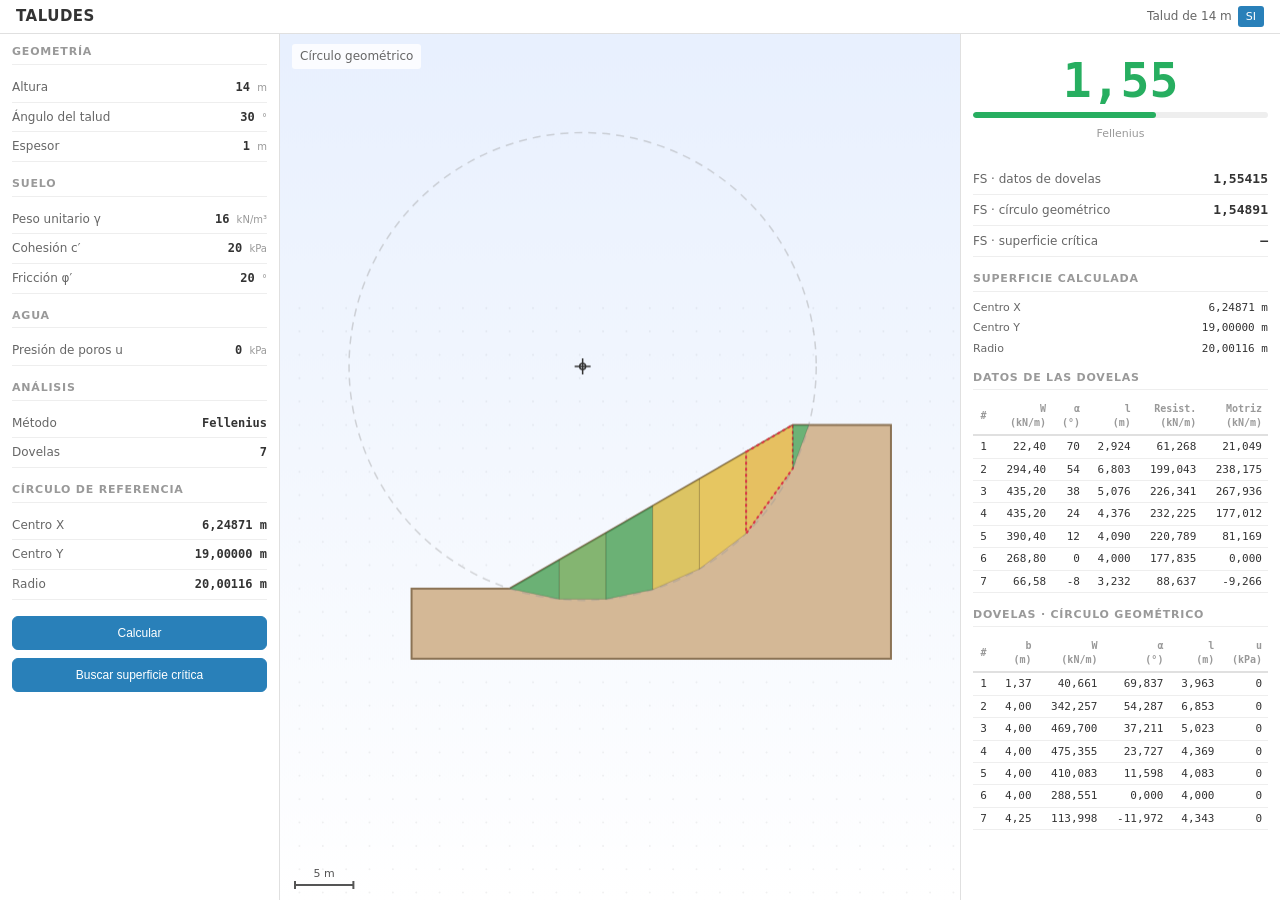
==== casos/talud-14m/index.html @ 8f3955e6 "Add fixed seven-slice slope case" ====
<!doctype html>
<html lang="es">
<head>
  <meta charset="utf-8">
  <meta name="viewport" content="width=device-width, initial-scale=1">
  <title>TALUDES · 14 m</title>
  <style>/* =============================================
   TALUDES — Styles
   ============================================= */

/* --- CSS Variables --- */
:root {
  --bg: #f5f5f5;
  --bg-panel: #ffffff;
  --bg-hover: #f0f0f0;
  --text: #333333;
  --text-secondary: #666666;
  --text-muted: #999999;
  --border: #e0e0e0;
  --border-light: #eee;
  --accent: #2980B9;
  --accent-hover: #2471a3;
  --green: #27AE60;
  --yellow: #F39C12;
  --red: #E74C3C;
  --shadow: 0 1px 3px rgba(0,0,0,0.08);
  --radius: 6px;
  --font: system-ui, -apple-system, 'Segoe UI', Roboto, sans-serif;
  --font-mono: 'SF Mono', 'Cascadia Code', 'Consolas', monospace;
}

[data-theme="dark"] {
  --bg: #121212;
  --bg-panel: #1e1e1e;
  --bg-hover: #2a2a2a;
  --text: #e0e0e0;
  --text-secondary: #aaaaaa;
  --text-muted: #777777;
  --border: #333333;
  --border-light: #2a2a2a;
  --shadow: 0 1px 3px rgba(0,0,0,0.3);
  color-scheme: dark;
}

/* --- Reset --- */
*, *::before, *::after { box-sizing: border-box; margin: 0; padding: 0; }

body {
  font-family: var(--font);
  background: var(--bg);
  color: var(--text);
  font-size: 13px;
  line-height: 1.4;
  overflow-x: hidden;
  height: 100vh;
}

/* --- Main Layout --- */
.app-layout {
  display: grid;
  grid-template-rows: auto 1fr auto;
  height: 100vh;
}

.app-header {
  display: flex;
  align-items: center;
  justify-content: space-between;
  padding: 6px 16px;
  background: var(--bg-panel);
  border-bottom: 1px solid var(--border);
  z-index: 10;
}

.app-header h1 {
  font-size: 15px;
  font-weight: 700;
  letter-spacing: 0.5px;
}

.header-actions {
  display: flex;
  gap: 6px;
  align-items: center;
}

.app-main {
  display: grid;
  grid-template-columns: 280px 1fr 320px;
  gap: 0;
  overflow: hidden;
}

.app-footer {
  padding: 6px 16px;
  background: var(--bg-panel);
  border-top: 1px solid var(--border);
  font-size: 12px;
  color: var(--text-muted);
  min-height: 32px;
  display: flex;
  align-items: center;
}

/* --- Panels --- */
.panel {
  background: var(--bg-panel);
  overflow-y: auto;
  padding: 10px 12px;
  border-right: 1px solid var(--border);
}

.panel:last-child { border-right: none; border-left: 1px solid var(--border); }

.panel-section {
  margin-bottom: 14px;
}

.panel-section h3 {
  font-size: 11px;
  text-transform: uppercase;
  letter-spacing: 0.8px;
  color: var(--text-muted);
  margin-bottom: 8px;
  padding-bottom: 4px;
  border-bottom: 1px solid var(--border-light);
}

/* --- Canvas --- */
.canvas-wrapper {
  position: relative;
  overflow: hidden;
  background: var(--bg);
}

#canvas-container {
  width: 100%;
  height: 100%;
}

#main-canvas {
  display: block;
  cursor: crosshair;
}

/* --- Scenario Context Overlay --- */
#scenario-context {
  position: absolute;
  top: 10px;
  left: 50%;
  transform: translateX(-50%);
  z-index: 5;
  max-width: 400px;
  display: none;
  opacity: 0;
  transition: opacity 0.3s;
}
#scenario-context.show { opacity: 1; }

.context-content {
  background: var(--bg-panel);
  border: 1px solid var(--border);
  border-radius: var(--radius);
  padding: 12px 16px;
  box-shadow: var(--shadow);
  position: relative;
  font-size: 12px;
}

.context-content strong { display: block; margin-bottom: 4px; font-size: 13px; }
.context-content p { margin: 4px 0; }
.context-question { color: var(--accent); }
.context-close {
  position: absolute;
  top: 6px;
  right: 8px;
  background: none;
  border: none;
  font-size: 18px;
  cursor: pointer;
  color: var(--text-muted);
  line-height: 1;
}

/* --- Parameter Inputs --- */
.param-row {
  margin-bottom: 8px;
}

.param-label {
  display: flex;
  justify-content: space-between;
  align-items: baseline;
  margin-bottom: 2px;
  font-size: 12px;
}

.param-label span:first-child { color: var(--text-secondary); }
.param-unit { color: var(--text-muted); font-size: 11px; }

.param-controls {
  display: flex;
  gap: 6px;
  align-items: center;
}

.param-controls input[type="range"] {
  flex: 1;
  height: 4px;
  -webkit-appearance: none;
  appearance: none;
  background: var(--border);
  border-radius: 2px;
  outline: none;
}

.param-controls input[type="range"]::-webkit-slider-thumb {
  -webkit-appearance: none;
  width: 14px;
  height: 14px;
  border-radius: 50%;
  background: var(--accent);
  cursor: pointer;
  border: 2px solid white;
  box-shadow: 0 1px 3px rgba(0,0,0,0.2);
}

.param-controls input[type="number"] {
  width: 60px;
  padding: 2px 4px;
  border: 1px solid var(--border);
  border-radius: 3px;
  font-size: 12px;
  font-family: var(--font-mono);
  text-align: right;
  background: var(--bg-panel);
  color: var(--text);
}

.param-controls input[type="number"]:focus {
  outline: none;
  border-color: var(--accent);
}

.param-row.disabled { opacity: 0.4; pointer-events: none; }

/* --- Toggle Buttons --- */
.toggle-group {
  display: flex;
  border: 1px solid var(--border);
  border-radius: var(--radius);
  overflow: hidden;
  margin-bottom: 8px;
}

.toggle-group button {
  flex: 1;
  padding: 5px 8px;
  border: none;
  background: var(--bg);
  color: var(--text-secondary);
  font-size: 11px;
  cursor: pointer;
  transition: all 0.2s;
}

.toggle-group button.active {
  background: var(--accent);
  color: white;
}

.toggle-group button:hover:not(.active) {
  background: var(--bg-hover);
}

/* --- Buttons --- */
.btn {
  padding: 6px 12px;
  border: 1px solid var(--border);
  border-radius: var(--radius);
  background: var(--bg-panel);
  color: var(--text);
  font-size: 12px;
  cursor: pointer;
  transition: all 0.15s;
}

.btn:hover { background: var(--bg-hover); }
.btn:active { transform: scale(0.97); }
.btn:disabled { opacity: 0.5; cursor: not-allowed; }

.btn-primary {
  background: var(--accent);
  color: white;
  border-color: var(--accent);
}
.btn-primary:hover { background: var(--accent-hover); }

.btn-sm { padding: 3px 8px; font-size: 11px; }

.btn.active {
  background: var(--accent);
  color: white;
  border-color: var(--accent);
}

/* --- FS Display --- */
.fs-display {
  text-align: center;
  padding: 12px 0;
  margin-bottom: 10px;
}

#fs-value {
  font-size: 48px;
  font-weight: 700;
  font-family: var(--font-mono);
  line-height: 1;
  transition: color 0.3s;
}

.fs-bar {
  height: 6px;
  background: var(--border-light);
  border-radius: 3px;
  margin: 8px 0;
  overflow: hidden;
}

#fs-bar-fill {
  height: 100%;
  border-radius: 3px;
  transition: width 0.3s, background-color 0.3s;
}

.fs-status {
  font-size: 13px;
  font-weight: 600;
  letter-spacing: 1px;
}
.fs-status.stable { color: var(--green); }
.fs-status.caution { color: var(--yellow); }
.fs-status.danger { color: var(--red); }

#fs-method {
  font-size: 11px;
  color: var(--text-muted);
  margin-top: 4px;
}

.fs-references {
  margin-top: 8px;
  padding: 6px 8px;
  background: var(--bg);
  border-radius: var(--radius);
  font-size: 11px;
  color: var(--text-secondary);
}
.fs-references div { margin: 2px 0; }

/* --- Warnings --- */
#calc-warning {
  display: none;
  padding: 6px 10px;
  background: #FFF3CD;
  border: 1px solid #FFEEBA;
  border-radius: var(--radius);
  color: #856404;
  font-size: 11px;
  margin-bottom: 8px;
}
[data-theme="dark"] #calc-warning { background: #3d3000; border-color: #5a4800; color: #FFD43B; }

#analytical-note {
  display: none;
  padding: 6px 10px;
  background: #D4EDDA;
  border: 1px solid #C3E6CB;
  border-radius: var(--radius);
  color: #155724;
  font-size: 11px;
  margin-bottom: 8px;
}
[data-theme="dark"] #analytical-note { background: #1a3a2a; border-color: #2a5a3a; color: #7dcea0; }

/* Dark mode: ensure all text elements use theme colors */
[data-theme="dark"] .panel,
[data-theme="dark"] .panel label,
[data-theme="dark"] .panel span,
[data-theme="dark"] .panel p,
[data-theme="dark"] .panel h3,
[data-theme="dark"] .panel button:not(.active):not(.btn-primary),
[data-theme="dark"] .scenario-name,
[data-theme="dark"] .scenario-sub,
[data-theme="dark"] .guide-item summary,
[data-theme="dark"] .context-content,
[data-theme="dark"] .context-content strong,
[data-theme="dark"] .comp-explanation {
  color: var(--text);
}
[data-theme="dark"] .param-label span:first-child,
[data-theme="dark"] .guide-item p,
[data-theme="dark"] .guide-item ul,
[data-theme="dark"] .scenario-sub {
  color: var(--text-secondary);
}
[data-theme="dark"] .param-unit,
[data-theme="dark"] .panel-section h3 {
  color: var(--text-muted);
}
[data-theme="dark"] .slices-table td {
  color: var(--text);
}
[data-theme="dark"] .fs-references {
  background: var(--bg);
  color: var(--text-secondary);
}

/* --- Search Progress --- */
#search-progress {
  display: none;
  padding: 6px 10px;
  background: var(--bg);
  border-radius: var(--radius);
  font-size: 11px;
  color: var(--text-secondary);
  margin-bottom: 8px;
  font-family: var(--font-mono);
}

/* --- Slices Table --- */
.table-container {
  max-height: 250px;
  overflow-y: auto;
  margin-bottom: 10px;
}

.slices-table {
  width: 100%;
  border-collapse: collapse;
  font-size: 11px;
  font-family: var(--font-mono);
}

.slices-table th {
  position: sticky;
  top: 0;
  background: var(--bg-panel);
  padding: 4px 6px;
  text-align: right;
  font-weight: 600;
  border-bottom: 2px solid var(--border);
  font-size: 10px;
  color: var(--text-muted);
}

.slices-table th:first-child { text-align: center; }

.slices-table td {
  padding: 3px 6px;
  text-align: right;
  border-bottom: 1px solid var(--border-light);
}

.slices-table td:first-child { text-align: center; }

.slices-table tr.slice-good { background: rgba(91,155,213,0.08); }
.slices-table tr.slice-bad { background: rgba(231,76,60,0.08); }
.slices-table tr.highlighted {
  background: rgba(41,128,185,0.15) !important;
  outline: 1px solid var(--accent);
}

.slices-table tr:hover { background: var(--bg-hover); cursor: pointer; }

/* --- Comparison Panel --- */
#comparison-panel {
  display: none;
  padding: 10px;
  background: var(--bg);
  border-radius: var(--radius);
  margin-bottom: 10px;
}

.comparison-header {
  display: flex;
  align-items: center;
  justify-content: center;
  gap: 15px;
  margin-bottom: 8px;
}

.comp-method { text-align: center; }
.comp-label { font-size: 10px; font-weight: 600; color: var(--text-muted); letter-spacing: 1px; }
.comp-fs { font-size: 28px; font-weight: 700; font-family: var(--font-mono); }
.comp-vs { color: var(--text-muted); font-size: 12px; }
.comp-diff { text-align: center; font-size: 12px; font-weight: 600; margin-bottom: 6px; }
.comp-explanation { font-size: 11px; color: var(--text-secondary); line-height: 1.4; }

/* --- Scenarios --- */
#scenarios-list {
  display: grid;
  grid-template-columns: 1fr 1fr;
  gap: 4px;
}

.scenario-card {
  display: flex;
  flex-direction: column;
  padding: 6px 8px;
  border: 1px solid var(--border);
  border-radius: var(--radius);
  background: var(--bg);
  cursor: pointer;
  text-align: left;
  transition: all 0.15s;
  font-family: var(--font);
}

.scenario-card:hover { background: var(--bg-hover); border-color: var(--accent); }
.scenario-card.selected { border-color: var(--accent); background: rgba(41,128,185,0.1); }

.scenario-name { font-size: 11px; font-weight: 600; }
.scenario-sub { font-size: 10px; color: var(--text-muted); margin-top: 2px; line-height: 1.2; }

/* --- Sensitivity --- */
#sensitivity-panel {
  display: none;
  padding: 10px;
  background: var(--bg-panel);
  border: 1px solid var(--border);
  border-radius: var(--radius);
  margin-bottom: 10px;
}

.sensitivity-header {
  display: flex;
  justify-content: space-between;
  align-items: center;
  margin-bottom: 8px;
  font-size: 12px;
}

.btn-close-sensitivity {
  border: none;
  background: none;
  color: var(--text-muted);
  cursor: pointer;
  font-size: 11px;
}
.btn-close-sensitivity:hover { color: var(--text); }

.sensitivity-insight {
  font-size: 12px;
  color: var(--accent);
  margin-top: 6px;
  font-style: italic;
}

.sensitivity-buttons {
  display: flex;
  flex-wrap: wrap;
  gap: 4px;
  margin-bottom: 8px;
}

/* --- Tooltip --- */
.slice-tooltip {
  position: fixed;
  display: none;
  background: var(--bg-panel);
  border: 1px solid var(--border);
  border-radius: var(--radius);
  padding: 10px 12px;
  box-shadow: 0 4px 12px rgba(0,0,0,0.15);
  font-size: 12px;
  line-height: 1.5;
  max-width: 280px;
  z-index: 100;
  pointer-events: none;
}

.contrib-good { color: var(--accent); font-weight: 600; }
.contrib-neutral { color: var(--yellow); font-weight: 600; }
.contrib-bad { color: var(--red); font-weight: 600; }
.warning-text { color: var(--yellow); font-size: 11px; }

/* --- Guide Panel --- */
#guide-panel {
  position: fixed;
  right: -350px;
  top: 0;
  width: 340px;
  height: 100vh;
  background: var(--bg-panel);
  border-left: 1px solid var(--border);
  box-shadow: -4px 0 12px rgba(0,0,0,0.1);
  padding: 16px;
  overflow-y: auto;
  transition: right 0.3s;
  z-index: 50;
}

#guide-panel.show { right: 0; }

.guide-header {
  display: flex;
  justify-content: space-between;
  align-items: center;
  font-weight: 700;
  font-size: 15px;
  margin-bottom: 12px;
  padding-bottom: 8px;
  border-bottom: 1px solid var(--border);
}
.guide-close {
  background: none;
  border: none;
  font-size: 22px;
  cursor: pointer;
  color: var(--text-secondary);
  padding: 0 4px;
  line-height: 1;
}
.guide-close:hover { color: var(--red); }

.guide-item { margin-bottom: 10px; }
.guide-item summary {
  font-weight: 600;
  font-size: 13px;
  cursor: pointer;
  padding: 6px 0;
}
.guide-item p, .guide-item ul {
  font-size: 12px;
  color: var(--text-secondary);
  line-height: 1.5;
  padding: 4px 0 4px 8px;
}
.guide-item kbd {
  background: var(--bg);
  border: 1px solid var(--border);
  border-radius: 3px;
  padding: 1px 5px;
  font-size: 11px;
  font-family: var(--font-mono);
}

/* --- Monte Carlo / Risk Analysis --- */
.mc-loading {
  font-size: 11px;
  color: var(--text-muted);
  padding: 8px 0;
  text-align: center;
}

.mc-top-stats {
  display: flex;
  justify-content: space-between;
  gap: 6px;
  margin-bottom: 8px;
}

.mc-top-stat {
  flex: 1;
  text-align: center;
  padding: 6px 4px;
  background: var(--bg);
  border-radius: 4px;
}

.mc-big-number {
  display: block;
  font-size: 20px;
  font-weight: 700;
  font-family: var(--font-mono);
  line-height: 1.2;
}

.mc-big-label {
  display: block;
  font-size: 9px;
  color: var(--text-muted);
  text-transform: uppercase;
  font-weight: 600;
  letter-spacing: 0.5px;
}

.mc-risk-badge {
  text-align: center;
  font-size: 11px;
  font-weight: 600;
  padding: 4px 10px;
  border-radius: 10px;
  margin-bottom: 8px;
}

#mc-canvas {
  width: 100%;
  height: 220px;
  display: block;
  border-radius: 4px;
  margin-bottom: 6px;
}

.mc-details {
  font-size: 11px;
  margin-top: 4px;
}

.mc-details summary {
  cursor: pointer;
  color: var(--text-secondary);
  font-size: 11px;
  padding: 2px 0;
}

.mc-stats-detail {
  padding: 4px 0;
}

.mc-detail-row {
  display: flex;
  justify-content: space-between;
  padding: 2px 0;
  border-bottom: 1px solid var(--border-light);
  color: var(--text-secondary);
}

.mc-detail-row span:last-child {
  font-family: var(--font-mono);
  color: var(--text);
}

/* Config section */
.mc-config-section {
  margin-top: 8px;
  font-size: 11px;
}

.mc-config-section summary {
  cursor: pointer;
  color: var(--text-secondary);
  font-size: 11px;
  padding: 2px 0;
}

.mc-config-grid {
  padding: 6px 0;
}

.mc-config-header {
  display: grid;
  grid-template-columns: 1fr 1fr 60px;
  gap: 4px;
  font-size: 9px;
  color: var(--text-muted);
  font-weight: 600;
  text-transform: uppercase;
  padding-bottom: 3px;
  border-bottom: 1px solid var(--border-light);
}

.mc-config-row {
  display: grid;
  grid-template-columns: 1fr 1fr 60px;
  gap: 4px;
  align-items: center;
  padding: 2px 0;
  font-size: 11px;
  color: var(--text);
}

.mc-param-val {
  color: var(--text-secondary);
  font-family: var(--font-mono);
  font-size: 10px;
}

.mc-sigma-input {
  width: 55px;
  padding: 2px 4px;
  font-size: 10px;
  font-family: var(--font-mono);
  border: 1px solid var(--border);
  border-radius: 3px;
  background: var(--bg);
  color: var(--text);
  text-align: center;
}

.mc-samples-config {
  margin-top: 4px;
  padding-top: 4px;
  border-top: 1px solid var(--border-light);
}

.mc-apply-btn {
  width: 100%;
  margin-top: 6px;
}

/* --- Saved Analyses --- */
.saved-item {
  display: flex;
  justify-content: space-between;
  align-items: center;
  padding: 4px 0;
  border-bottom: 1px solid var(--border-light);
}
.saved-load {
  background: none;
  border: none;
  color: var(--accent);
  cursor: pointer;
  font-size: 12px;
  text-align: left;
  flex: 1;
  padding: 2px 0;
}
.saved-load:hover { text-decoration: underline; }
.saved-delete {
  background: none;
  border: none;
  color: var(--text-muted);
  cursor: pointer;
  font-size: 16px;
  padding: 0 4px;
}
.saved-delete:hover { color: var(--red); }
.saved-empty { color: var(--text-muted); font-size: 11px; font-style: italic; }

/* --- Onboarding Bar --- */
#onboarding-bar {
  display: none;
  text-align: center;
  color: var(--accent);
  font-size: 12px;
}

/* --- Actions --- */
.actions-group {
  display: flex;
  flex-wrap: wrap;
  gap: 4px;
  margin-bottom: 8px;
}

/* --- Canvas sizing --- */
.canvas-wrapper { min-height: 400px; }

/* --- Responsive --- */
@media (max-width: 1200px) {
  .app-main {
    grid-template-columns: 1fr 1fr;
    grid-template-rows: minmax(300px, 1fr) auto;
  }
  .canvas-wrapper {
    grid-column: 1 / -1;
    min-height: 300px;
  }
  .panel { border-right: none; border-bottom: 1px solid var(--border); }
  .panel:last-child { border-left: none; border-bottom: none; }
}

@media (max-width: 768px) {
  .app-main {
    grid-template-columns: 1fr;
    grid-template-rows: minmax(250px, 40vh) auto auto;
  }
  .canvas-wrapper { min-height: 250px; }
  #scenarios-list { grid-template-columns: 1fr; }
  #fs-value { font-size: 36px; }
}

/* --- Print --- */
@media print {
  .app-header, .app-footer, .panel:first-child { display: none; }
  .app-main { grid-template-columns: 1fr; }
}
</style>
  <style>.app-layout{grid-template-rows:auto 1fr}
.case-title{color:var(--text-secondary);font-size:12px}
.case-units{background:var(--accent);color:#fff;border-radius:3px;padding:3px 8px;font-size:11px}
.case-param{display:flex;justify-content:space-between;align-items:baseline;gap:8px;padding:6px 0;border-bottom:1px solid var(--border-light);font-size:12px}
.case-param>span{color:var(--text-secondary)}
.case-param output{font-family:var(--font-mono);font-weight:600;white-space:nowrap}
.case-param output small{font-family:var(--font);font-weight:400;font-size:10px;color:var(--text-muted)}
.case-actions{display:grid;gap:8px;margin-top:16px}
.case-actions .btn{width:100%;min-height:34px}
.case-actions .btn:disabled{opacity:.6;cursor:wait}
#progress{font-size:11px;color:var(--text-muted);font-family:var(--font-mono)}
#error{font-size:12px;color:var(--red);padding:8px;border:1px solid var(--red);border-radius:var(--radius)}
.case-figure-title{position:absolute;left:12px;top:10px;z-index:1;font-size:12px;font-weight:500;color:var(--text-secondary);background:rgba(255,255,255,.82);padding:4px 8px;border-radius:3px}
#main-canvas{cursor:default}
.case-table-wrap{overflow-x:auto}
.case-circle-output>div{display:flex;align-items:baseline;justify-content:space-between;gap:8px;font-size:11px;margin:5px 0}
.case-circle-output dt{color:var(--text-secondary)}
.case-circle-output dd{font-family:var(--font-mono)}
.case-results output{color:var(--text);font-size:13px}
.slices-table tr:hover{cursor:default}
[hidden]{display:none!important}
@media(max-width:768px){.panel-left{padding:10px 12px}.case-figure-title{left:8px;top:6px}.case-actions{grid-template-columns:1fr 1fr}.case-actions #progress{grid-column:1/-1}}

</style>
</head>
<body>
<div class="app-layout">
  <header class="app-header">
    <h1>TALUDES</h1>
    <div class="header-actions"><span class="case-title">Talud de 14 m</span><span class="case-units">SI</span></div>
  </header>
  <main class="app-main">
    <aside class="panel panel-left" id="panel-params">
      <section class="panel-section">
        <h3>Geometría</h3>
        <div class="case-param"><span>Altura</span><output>14 <small>m</small></output></div>
        <div class="case-param"><span>Ángulo del talud</span><output>30 <small>°</small></output></div>
        <div class="case-param"><span>Espesor</span><output>1 <small>m</small></output></div>
      </section>
      <section class="panel-section">
        <h3>Suelo</h3>
        <div class="case-param"><span>Peso unitario γ</span><output>16 <small>kN/m³</small></output></div>
        <div class="case-param"><span>Cohesión c′</span><output>20 <small>kPa</small></output></div>
        <div class="case-param"><span>Fricción φ′</span><output>20 <small>°</small></output></div>
      </section>
      <section class="panel-section">
        <h3>Agua</h3>
        <div class="case-param"><span>Presión de poros u</span><output>0 <small>kPa</small></output></div>
      </section>
      <section class="panel-section">
        <h3>Análisis</h3>
        <div class="case-param"><span>Método</span><output>Fellenius</output></div>
        <div class="case-param"><span>Dovelas</span><output>7</output></div>
      </section>
      <section class="panel-section">
        <h3>Círculo de referencia</h3>
        <div class="case-param"><span>Centro X</span><output id="reference-x"></output></div>
        <div class="case-param"><span>Centro Y</span><output id="reference-y"></output></div>
        <div class="case-param"><span>Radio</span><output id="reference-radius"></output></div>
      </section>
      <section class="panel-section case-actions">
        <button id="calculate" class="btn btn-primary" type="button">Calcular</button>
        <button id="search" class="btn btn-primary" type="button">Buscar superficie crítica</button>
        <output id="progress" aria-live="polite"></output>
      </section>
      <p id="error" role="alert" hidden></p>
    </aside>
    <section class="canvas-wrapper">
      <h2 id="figure-heading" class="case-figure-title">Círculo geométrico</h2>
      <div id="canvas-container"><canvas id="main-canvas"></canvas></div>
    </section>
    <aside class="panel panel-right" id="panel-results">
      <section class="fs-display">
        <div id="fs-value">—</div>
        <div class="fs-bar"><div id="fs-bar-fill"></div></div>
        <div id="fs-method">Fellenius</div>
      </section>
      <section class="panel-section case-results" aria-label="Factores de seguridad">
        <div class="case-param"><span>FS · datos de dovelas</span><output id="fs-tabulated">—</output></div>
        <div class="case-param"><span>FS · círculo geométrico</span><output id="fs-geometry">—</output></div>
        <div class="case-param"><span>FS · superficie crítica</span><output id="fs-critical">—</output></div>
      </section>
      <section class="panel-section" id="circle-result-section" hidden>
        <h3>Superficie calculada</h3>
        <dl class="case-circle-output" id="circle-output"></dl>
      </section>
      <section class="panel-section">
        <h3>Datos de las dovelas</h3>
        <div class="case-table-wrap"><table class="slices-table">
          <thead><tr><th>#</th><th>W<br>(kN/m)</th><th>α<br>(°)</th><th>l<br>(m)</th><th>Resist.<br>(kN/m)</th><th>Motriz<br>(kN/m)</th></tr></thead>
          <tbody id="tabulated-slices"></tbody>
        </table></div>
      </section>
      <section class="panel-section" id="geometric-section" hidden>
        <h3 id="geometric-heading">Dovelas · círculo geométrico</h3>
        <div class="case-table-wrap"><table class="slices-table">
          <thead><tr><th>#</th><th>b<br>(m)</th><th>W<br>(kN/m)</th><th>α<br>(°)</th><th>l<br>(m)</th><th>u<br>(kPa)</th></tr></thead>
          <tbody id="geometric-slices"></tbody>
        </table></div>
      </section>
    </aside>
  </main>
</div>
<script>
/* =============================================
   TALUDES — Constants, Defaults, Scenarios
   ============================================= */
(function (global) {
  'use strict';

  var T = global.Taludes = global.Taludes || {};

  // Physics
  T.GAMMA_WATER = 9.81; // kN/m³

  // Defaults (Caso de Validación — Escenario Bonus)
  T.DEFAULTS = {
    height: 10,
    slopeAngle: 45,
    gamma: 18,
    cohesion: 10,
    friction: 30,
    waterTable: 3,
    numSlices: 15,
    method: 'bishop',
    circleX: null,   // auto-calculate
    circleY: null,
    circleR: null,
    drainedMode: true, // true = drained (effective stress), false = undrained (total stress)
    units: 'si'
  };

  // Parameter ranges
  T.RANGES = {
    height:     { min: 2,   max: 50,  step: 0.5, unit: 'm' },
    slopeAngle: { min: 10,  max: 85,  step: 1,   unit: '°' },
    gamma:      { min: 14,  max: 24,  step: 0.1,  unit: 'kN/m³' },
    cohesion:   { min: 0,   max: 100, step: 0.5, unit: 'kPa' },
    friction:   { min: 0,   max: 45,  step: 0.5, unit: '°' },
    waterTable: { min: 0,   max: 50,  step: 0.1, unit: 'm' },
    numSlices:  { min: 5,   max: 50,  step: 1,   unit: '' },
    circleX:    { min: -50, max: 50,  step: 0.1, unit: 'm' },
    circleY:    { min: 0,   max: 80,  step: 0.1, unit: 'm' },
    circleR:    { min: 2,   max: 80,  step: 0.1, unit: 'm' }
  };

  // Labels for display
  T.LABELS = {
    height: 'Altura',
    slopeAngle: 'Ángulo del talud',
    gamma: 'Peso unitario γ',
    cohesion: 'Cohesión c',
    friction: 'Fricción φ',
    waterTable: 'Nivel freático',
    numSlices: 'Dovelas',
    circleX: 'Centro X',
    circleY: 'Centro Y',
    circleR: 'Radio R'
  };

  // FS thresholds
  T.FS_STABLE = 1.5;
  T.FS_CAUTION = 1.0;

  // Colors
  T.COLORS = {
    soil:           '#D4B896',
    soilBorder:     '#8B7355',
    soilDark:       '#3A3225',
    soilDarkBorder: '#5A4A35',
    water:          '#5B9BD5',
    waterFill:      'rgba(91,155,213,0.25)',
    waterLine:      'rgba(91,155,213,0.6)',
    skyTop:         '#E8F0FE',
    skyBottom:      '#FFFFFF',
    skyDarkTop:     '#1a1a2e',
    skyDarkBottom:  '#16213e',
    grid:           'rgba(0,0,0,0.06)',
    gridDark:       'rgba(255,255,255,0.08)',
    circleSafe:     'rgba(153,153,153,0.4)',
    circleCaution:  'rgba(230,126,34,0.7)',
    circleDanger:   '#DC3545',
    sliceGood:      '#27AE60',  // green - contributes to stability
    sliceNeutral:   '#F4D03F',  // yellow - neutral
    sliceBad:       '#E74C3C',  // red - destabilizing
    fsGreen:        '#27AE60',
    fsYellow:       '#F39C12',
    fsRed:          '#E74C3C',
    center:         '#333333'
  };

  // Scenarios from SCENARIOS.md
  T.SCENARIOS = {
    validation: {
      name: 'Caso de Validación',
      subtitle: 'Parámetros estándar para verificación.',
      params: { height: 10, slopeAngle: 45, gamma: 18, cohesion: 10, friction: 30, waterTable: 3, numSlices: 15 },
      lesson: 'Configuración estándar para comparación con valores de referencia.',
      question: 'Referencia: Fellenius ≈ 1.2-1.5, Bishop ≈ 1.3-1.6'
    },
    highway_cut: {
      name: 'Corte de Carretera',
      subtitle: 'Suelo granular, talud empinado, sin agua.',
      params: { height: 8, slopeAngle: 60, gamma: 19, cohesion: 5, friction: 35, waterTable: 0, numSlices: 12 },
      lesson: 'Estabilidad controlada por fricción y geometría del corte.',
      question: 'Sensible a variaciones de φ y β.'
    },
    soft_clay: {
      name: 'Terraplén sobre Arcilla',
      subtitle: 'Suelo cohesivo, nivel freático elevado.',
      params: { height: 6, slopeAngle: 30, gamma: 16, cohesion: 25, friction: 15, waterTable: 4, numSlices: 15 },
      lesson: 'La estabilidad depende del equilibrio entre cohesión y presión de poros.',
      question: 'Evaluar impacto del NF en el FS.'
    },
    urban_excavation: {
      name: 'Excavación Urbana',
      subtitle: 'Corte profundo, ángulo subvertical, presencia de agua.',
      params: { height: 12, slopeAngle: 75, gamma: 18, cohesion: 15, friction: 28, waterTable: 6, numSlices: 15 },
      lesson: 'Requiere suelo competente o contención. FS típicamente bajo.',
      question: 'Evaluar c necesaria para FS > 1.5 sin contención.'
    },
    tropical_hillside: {
      name: 'Ladera Tropical',
      subtitle: 'Ladera natural, suelo residual, NF variable.',
      params: { height: 20, slopeAngle: 25, gamma: 17, cohesion: 8, friction: 32, waterTable: 3, numSlices: 20 },
      lesson: 'Estabilidad condicionada por variación estacional del NF.',
      question: 'Variar NF para evaluar umbral de inestabilidad.'
    },
    failing_slope: {
      name: 'El Talud que Falla',
      subtitle: 'Parámetros desfavorables combinados.',
      params: { height: 15, slopeAngle: 70, gamma: 20, cohesion: 5, friction: 20, waterTable: 10, numSlices: 15 },
      lesson: 'Combinación de geometría agresiva, suelo débil y NF alto.',
      question: 'Evaluar qué intervención (geometría, suelo, drenaje) es más efectiva.'
    }
  };

  // FS reference context
  T.FS_REFERENCES = [
    { fs: 1.5, label: 'Margen alto', desc: 'Umbral orientativo' },
    { fs: 1.3, label: 'Margen reducido', desc: 'Umbral orientativo' },
    { fs: 1.0, label: 'Límite', desc: 'Equilibrio precario' }
  ];

  // Unit conversion factors (SI to Imperial)
  T.UNIT_FACTORS = {
    m_to_ft: 3.28084,
    kN_m3_to_pcf: 6.36587,
    kPa_to_psf: 20.8854
  };

  T.IMPERIAL_UNITS = {
    'm': 'ft',
    'kN/m³': 'pcf',
    'kPa': 'psf',
    '°': '°',
    '': ''
  };

  // Bishop convergence parameters
  T.BISHOP_MAX_ITER = 200;
  T.BISHOP_TOLERANCE = 0.001;
  T.BISHOP_RELAXATION = 0.5;
  T.MALPHA_MIN = 0.2;

  // Critical circle search parameters
  T.SEARCH_GRID = {
    xSteps: 15,
    ySteps: 12,
    rSteps: 10,
    xPadding: 0.3,  // fraction of height
    yMin: 1.1,      // multiplier on height for min Y of center
    yMax: 3.0,      // multiplier on height for max Y of center
    rMin: 0.8,      // multiplier on height for min radius
    rMax: 2.5       // multiplier on height for max radius
  };

  // Guide content
  T.GUIDE = {
    fs: {
      title: 'Factor de Seguridad (FS)',
      text: 'Relación entre resistencia disponible y resistencia movilizada para la superficie analizada. FS < 1 indica resistencia insuficiente en este modelo. Los umbrales mostrados son orientativos; el criterio de diseño depende del proyecto.'
    },
    fellenius: {
      title: 'Método de Fellenius',
      text: 'Método Ordinario de Dovelas. Desprecia las fuerzas entre dovelas y no requiere iteración. Compararlo con Bishop no constituye por sí solo una validación.'
    },
    bishop: {
      title: 'Método de Bishop Simplificado',
      text: 'Bishop (1955). Considera fuerzas normales entre dovelas. Más preciso que Fellenius, estándar en la práctica. Requiere iteración (convergencia típica en 5-15 ciclos).'
    },
    slices: {
      title: 'Dovelas',
      text: 'Divisiones verticales de la masa de suelo sobre la superficie de falla circular. Cada dovela tiene peso W, ángulo de base α, presión de poros u. El FS resulta del balance global.'
    },
    interpretation: {
      title: 'Interpretación de resultados',
      text: 'Cálculo preliminar para suelo homogéneo y superficie circular, con tratamiento simplificado del agua y de grietas de tracción. La búsqueda explora una grilla finita: no garantiza el mínimo global. Monte Carlo considera variables independientes y una superficie fija; su intervalo de confianza mide incertidumbre de muestreo, no incertidumbre del modelo físico.'
    },
    colors: {
      title: 'Colores en el diagrama',
      text: '<b>Dovelas:</b> verde = estabilizante, amarillo = neutral, rojo = desestabilizante. La peor dovela tiene borde rojo punteado.<br><b>Círculo de falla:</b> gris punteado = FS ≥ 1.5 (estable), naranja = FS 1.0-1.5 (precaución), rojo sólido = FS < 1.0 (peligro).<br><b>Agua:</b> zona azul semitransparente con línea punteada al nivel freático.'
    }
  };

  // Keyboard shortcuts
  T.SHORTCUTS = {
    'r': { action: 'reset', desc: 'Reiniciar a valores por defecto' },
    'c': { action: 'criticalSearch', desc: 'Buscar círculo crítico' },
    'f': { action: 'toggleMethod', desc: 'Alternar Fellenius/Bishop' },
    's': { action: 'toggleSensitivity', desc: 'Mostrar u ocultar el análisis de sensibilidad' },
    'm': { action: 'toggleComparison', desc: 'Mostrar u ocultar la comparación de métodos' },
    '1': { action: 'scenario:0', desc: 'Caso de Validación' },
    '2': { action: 'scenario:1', desc: 'Corte de Carretera' },
    '3': { action: 'scenario:2', desc: 'Terraplén sobre Arcilla' },
    '4': { action: 'scenario:3', desc: 'Excavación Urbana' },
    '5': { action: 'scenario:4', desc: 'Ladera Tropical' },
    '6': { action: 'scenario:5', desc: 'El Talud que Falla' }
  };

})(typeof window !== 'undefined' ? window : global);

</script>
<script>
/* =============================================
   TALUDES — Geometry: slopes, circles, slices
   ============================================= */
(function (global) {
  'use strict';

  var T = global.Taludes = global.Taludes || {};
  var Geo = T.Geometry = {};

  var DEG = Math.PI / 180;

  // --- Slope Profile ---
  // Origin at toe. X right, Y up.
  // Profile: flat base → slope face → flat crest
  Geo.slopeProfile = function (H, betaDeg) {
    var beta = betaDeg * DEG;
    var L = H / Math.tan(beta); // horizontal run of the slope face
    var ext = Math.max(H * 0.6, 5); // extension beyond toe/crest
    return {
      toe:   { x: 0, y: 0 },
      crest: { x: L, y: H },
      L: L,
      H: H,
      beta: beta,
      extLeft:  ext,
      extRight: ext,
      // Full profile points (left to right)
      points: [
        { x: -ext, y: 0 },
        { x: 0,    y: 0 },
        { x: L,    y: H },
        { x: L + ext, y: H }
      ]
    };
  };

  // Y of slope surface at given X
  Geo.surfaceY = function (profile, x) {
    if (x <= 0) return 0;
    if (x >= profile.L) return profile.H;
    return (x / profile.L) * profile.H; // linear interpolation on slope face
  };

  // --- Default Circle Position ---
  Geo.defaultCircle = function (H, betaDeg) {
    var beta = betaDeg * DEG;
    var L = H / Math.tan(beta);
    // Center above and slightly behind slope midpoint
    var cx = L * 0.35;
    var cy = H * 1.6;
    // Radius to encompass the slope
    var dx = L * 0.5 - cx;
    var dy = -cy;
    var r = Math.sqrt(dx * dx + dy * dy) * 1.15;
    // Ensure circle passes below the toe
    var rToToe = Math.sqrt(cx * cx + cy * cy);
    if (r < rToToe * 0.95) r = rToToe * 1.02;
    return { cx: cx, cy: cy, r: r };
  };

  // --- Circle-Slope Intersections ---
  // Find where the circle intersects the slope profile.
  // Returns { entry: {x,y}, exit: {x,y} } or null if no valid intersection.
  Geo.circleIntersections = function (profile, cx, cy, r) {
    var intersections = [];

    // 1) Intersection with base (y = 0, x <= 0)
    var baseInts = circleLineHorizontal(cx, cy, r, 0);
    for (var i = 0; i < baseInts.length; i++) {
      if (baseInts[i].x <= 0.001) intersections.push(baseInts[i]);
    }

    // 2) Intersection with slope face (from toe to crest)
    var slopeInts = circleLineSegment(cx, cy, r,
      0, 0, profile.L, profile.H);
    for (i = 0; i < slopeInts.length; i++) {
      intersections.push(slopeInts[i]);
    }

    // 3) Intersection with crest (y = H, x >= L)
    var crestInts = circleLineHorizontal(cx, cy, r, profile.H);
    for (i = 0; i < crestInts.length; i++) {
      if (crestInts[i].x >= profile.L - 0.001) intersections.push(crestInts[i]);
    }

    // Slices use the lower semicircle. An upper-arc intersection cannot close it.
    var eps = 1e-7 * Math.max(1, profile.H, r);
    intersections = intersections.filter(function (p) {
      var radicand = r * r - (p.x - cx) * (p.x - cx);
      return radicand >= -eps &&
        Math.abs(p.y - (cy - Math.sqrt(Math.max(0, radicand)))) <= eps;
    });
    if (intersections.length < 2) return null;

    // Sort by x
    intersections.sort(function (a, b) { return a.x - b.x; });
    intersections = intersections.filter(function (p, index, all) {
      return index === 0 || Math.abs(p.x - all[index - 1].x) > eps;
    });
    if (intersections.length < 2) return null;

    // Entry = leftmost on the lower arc, Exit = rightmost
    var entry = intersections[0];
    var exit = intersections[intersections.length - 1];

    // Validate: entry should be to the left of exit
    if (exit.x - entry.x < 0.5) return null;

    // Do not bridge separate soil regions or use an arc above the ground.
    var checks = [entry.x, exit.x, 0, profile.L, cx];
    for (var j = 1; j < 100; j++) checks.push(entry.x + (exit.x - entry.x) * j / 100);
    for (var k = 0; k < checks.length; k++) {
      var x = checks[k];
      if (x < entry.x || x > exit.x) continue;
      var arcY = cy - Math.sqrt(Math.max(0, r * r - (x - cx) * (x - cx)));
      if (arcY > Geo.surfaceY(profile, x) + eps) return null;
    }

    return { entry: entry, exit: exit };
  };

  // Circle intersection with horizontal line y = yLine
  function circleLineHorizontal(cx, cy, r, yLine) {
    var dy = yLine - cy;
    var disc = r * r - dy * dy;
    if (disc < 0) return [];
    var sq = Math.sqrt(disc);
    var results = [];
    results.push({ x: cx - sq, y: yLine });
    if (sq > 0.01) results.push({ x: cx + sq, y: yLine });
    return results;
  }

  // Circle intersection with line segment (x1,y1)→(x2,y2)
  function circleLineSegment(cx, cy, r, x1, y1, x2, y2) {
    var dx = x2 - x1;
    var dy = y2 - y1;
    var fx = x1 - cx;
    var fy = y1 - cy;
    var a = dx * dx + dy * dy;
    var b = 2 * (fx * dx + fy * dy);
    var c = fx * fx + fy * fy - r * r;
    var disc = b * b - 4 * a * c;
    if (disc < 0) return [];
    var sq = Math.sqrt(disc);
    var results = [];
    var t1 = (-b - sq) / (2 * a);
    var t2 = (-b + sq) / (2 * a);
    if (t1 >= -0.001 && t1 <= 1.001) {
      t1 = Math.max(0, Math.min(1, t1));
      results.push({ x: x1 + t1 * dx, y: y1 + t1 * dy });
    }
    if (t2 >= -0.001 && t2 <= 1.001 && Math.abs(t2 - t1) > 0.001) {
      t2 = Math.max(0, Math.min(1, t2));
      results.push({ x: x1 + t2 * dx, y: y1 + t2 * dy });
    }
    return results;
  }

  // --- Tension Crack Depth ---
  // Zc = 2c / (γ √Ka) where Ka = tan²(45° - φ/2)
  Geo.tensionCrackDepth = function (c, phi, gamma) {
    if (c <= 0 || gamma <= 0) return 0;
    var phiRad = phi * DEG;
    var Ka = Math.pow(Math.tan(Math.PI / 4 - phiRad / 2), 2);
    if (Ka <= 0) return 0;
    var Zc = (2 * c) / (gamma * Math.sqrt(Ka));
    return Zc;
  };

  // --- Generate Slices ---
  Geo.generateSlices = function (profile, cx, cy, r, numSlices, waterTableY, gamma, c, phi, options) {
    options = options || {};
    var ints = Geo.circleIntersections(profile, cx, cy, r);
    if (!ints) return null;

    var entryX = ints.entry.x;
    var exitX = ints.exit.x;
    var totalWidth = exitX - entryX;
    var b = totalWidth / numSlices; // slice width
    var ratios = options.sliceWidthRatios;
    var ratioTotal = 0;
    var ratioScale = 1;
    if (ratios !== undefined) {
      if (!Array.isArray(ratios) || ratios.length !== numSlices ||
        !ratios.every(function (value) { return Number.isFinite(value) && value > 0; })) return null;
      ratioScale = Math.max.apply(null, ratios);
      ratioTotal = ratios.reduce(function (sum, value) { return sum + value / ratioScale; }, 0);
    }

    // Integral of the piecewise flat / inclined / flat ground surface.
    function surfaceIntegral(x) {
      if (x <= 0) return 0;
      if (x < profile.L) return profile.H * x * x / (2 * profile.L);
      return profile.H * (x - profile.L / 2);
    }

    // Integral of sqrt(r² - (x-cx)²) on the lower semicircle.
    function circleIntegral(x) {
      var z = Math.max(-r, Math.min(r, x - cx));
      return (z * Math.sqrt(Math.max(0, r * r - z * z)) + r * r * Math.asin(z / r)) / 2;
    }

    // Tension crack
    var Zc = options.tensionCrack === false ? 0 : Geo.tensionCrackDepth(c, phi, gamma);
    var crackY = profile.H - Zc; // Y level below which crack exists

    var slices = [];
    var nextX = entryX;
    for (var i = 0; i < numSlices; i++) {
      var xLeft = ratios ? nextX : entryX + i * b;
      if (ratios) b = totalWidth * (ratios[i] / ratioScale) / ratioTotal;
      var xRight = ratios && i === numSlices - 1 ? exitX : xLeft + b;
      if (ratios) b = xRight - xLeft;
      nextX = xRight;
      if (!Number.isFinite(b) || b <= 0) continue;
      var xMid = xLeft + b / 2;

      // Top of slice: slope surface
      var yTop = Geo.surfaceY(profile, xMid);

      // Bottom of slice: circle arc
      var dx = xMid - cx;
      var discr = r * r - dx * dx;
      if (discr < 0) continue; // slice center outside circle
      var yBottom = cy - Math.sqrt(discr);

      // Skip slices with negligible height
      var height = yTop - yBottom;
      if (height < 0.01) continue;

      // Tension crack: if base is in crack zone, skip this slice
      if (Zc > 0 && yBottom > crackY && yBottom > yTop - 0.5) continue;

      var yTopLeft = Geo.surfaceY(profile, xLeft);
      var yTopRight = Geo.surfaceY(profile, xRight);
      var dxL = xLeft - cx;
      var dxR = xRight - cx;
      var discrL = r * r - dxL * dxL;
      var discrR = r * r - dxR * dxR;
      var yBotLeft = discrL >= 0 ? cy - Math.sqrt(discrL) : yBottom;
      var yBotRight = discrR >= 0 ? cy - Math.sqrt(discrR) : yBottom;

      // Base angle α: sin(α) = (xMid - cx) / r
      var sinAlpha = (xMid - cx) / r;
      sinAlpha = Math.max(-1, Math.min(1, sinAlpha));
      var alpha = Math.asin(sinAlpha);
      var cosAlpha = Math.cos(alpha);

      // Base length
      var baseLength = b / cosAlpha;
      if (!isFinite(baseLength) || baseLength <= 0) baseLength = b;
      if (options.baseGeometry === 'chord') {
        var baseRise = yBotRight - yBotLeft;
        baseLength = Math.hypot(b, baseRise);
        alpha = Math.atan2(baseRise, b);
        sinAlpha = baseRise / baseLength;
        cosAlpha = b / baseLength;
      }

      // Area (approximate as trapezoid)
      var hLeft = Math.max(0, yTopLeft - yBotLeft);
      var hRight = Math.max(0, yTopRight - yBotRight);
      var area = (hLeft + hRight) / 2 * b;
      if (options.areaIntegration === 'exact') {
        area = surfaceIntegral(xRight) - surfaceIntegral(xLeft) - cy * b +
          circleIntegral(xRight) - circleIntegral(xLeft);
        if (!Number.isFinite(area) || area <= 0) continue;
      }

      // Weight
      var weight = gamma * area;

      // Pore pressure at base
      var hw = 0;
      if (options.dry !== true && waterTableY > yBottom) {
        hw = waterTableY - yBottom;
        // Check if water table exits through slope face
        var slopeYatMid = Geo.surfaceY(profile, xMid);
        if (waterTableY > slopeYatMid) {
          // Water seeps out — use cos²(slopeAngle) correction
          hw = slopeYatMid - yBottom;
          if (hw < 0) hw = 0;
        }
      }
      var porePressure = T.GAMMA_WATER * hw;

      slices.push({
        index: i,
        xLeft: xLeft,
        xRight: xRight,
        xMid: xMid,
        yTop: yTop,
        yBottom: yBottom,
        height: height,
        width: b,
        area: area,
        weight: weight,
        alpha: alpha / DEG, // degrees for display
        alphaRad: alpha,
        sinAlpha: sinAlpha,
        cosAlpha: cosAlpha,
        baseLength: baseLength,
        hw: hw,
        porePressure: porePressure,
        // Will be filled by calculations
        resistance: 0,
        shearForce: 0,
        mAlpha: 1,
        mAlphaWarning: false,
        contributionRatio: 1,
        // Geometry for rendering
        topLeft:  { x: xLeft,  y: yTopLeft },
        topRight: { x: xRight, y: yTopRight },
        botLeft:  { x: xLeft,  y: yBotLeft },
        botRight: { x: xRight, y: yBotRight }
      });
    }

    return slices.length > 0 ? slices : null;
  };

  // --- World Bounds for Canvas ---
  Geo.worldBounds = function (profile, cx, cy, r) {
    var pad = Math.max(profile.H * 0.3, 3);
    var minX = Math.min(-profile.extLeft, cx - r) - pad;
    var maxX = Math.max(profile.L + profile.extRight, cx + r) + pad;
    var minY = Math.min(cy - r, -pad);
    var maxY = Math.max(profile.H + pad, cy + r * 0.3);
    return { minX: minX, maxX: maxX, minY: minY, maxY: maxY };
  };

})(typeof window !== 'undefined' ? window : (typeof global !== 'undefined' ? global : this));

</script>
<script>
/* =============================================
   TALUDES — Fellenius, Bishop, Analytical
   ============================================= */
(function (global) {
  'use strict';

  var T = global.Taludes = global.Taludes || {};
  var Calc = T.Calculations = {};

  var DEG = Math.PI / 180;

  // --- Fellenius (Ordinary Method of Slices) ---
  // FS = Σ[c·l + (W·cosα - u·l)·tanφ] / Σ[W·sinα]
  Calc.fellenius = function (slices, c, phiDeg) {
    // No shear strength at all
    if (c <= 0 && phiDeg <= 0) {
      var noStrengthDriving = 0;
      for (var k = 0; k < slices.length; k++) {
        slices[k].resistance = 0;
        slices[k].shearForce = slices[k].weight * slices[k].sinAlpha;
        slices[k].contributionRatio = 0;
        noStrengthDriving += slices[k].shearForce;
      }
      return { fs: 0, converged: true, iterations: 0, sumResisting: 0, sumDriving: noStrengthDriving, noStrength: true };
    }
    var tanPhi = Math.tan(phiDeg * DEG);
    var sumResisting = 0;
    var sumDriving = 0;

    for (var i = 0; i < slices.length; i++) {
      var s = slices[i];
      var Ncl = s.weight * s.cosAlpha - s.porePressure * s.baseLength;
      if (Ncl < 0) Ncl = 0; // no tension

      var resistance = c * s.baseLength + Ncl * tanPhi;
      var driving = s.weight * s.sinAlpha;

      s.resistance = resistance;
      s.shearForce = driving;

      sumResisting += resistance;
      sumDriving += driving;
    }

    if (sumDriving <= 0) return { fs: NaN, converged: false, iterations: 0 };

    var fs = sumResisting / sumDriving;

    // Compute contribution ratios
    for (var j = 0; j < slices.length; j++) {
      var sf = Math.abs(slices[j].shearForce);
      slices[j].contributionRatio = sf > 0.001 ? slices[j].resistance / sf : 2.0;
    }

    return {
      fs: Math.max(0, fs),
      converged: true,
      iterations: 0,
      sumResisting: sumResisting,
      sumDriving: sumDriving
    };
  };

  // --- Bishop Simplified ---
  // FS = Σ[(c·b + (W - u·b)·tanφ) / mα] / Σ[W·sinα]
  // mα = cosα + sinα·tanφ/FS
  // Iterative
  Calc.bishop = function (slices, c, phiDeg) {
    // No shear strength at all
    if (c <= 0 && phiDeg <= 0) {
      return Calc.fellenius(slices, c, phiDeg);
    }
    var tanPhi = Math.tan(phiDeg * DEG);
    var maxIter = T.BISHOP_MAX_ITER;
    var tol = T.BISHOP_TOLERANCE;
    var relax = T.BISHOP_RELAXATION;
    var mAlphaMin = T.MALPHA_MIN;

    // Sum of W·sinα (constant)
    var sumDriving = 0;
    for (var i = 0; i < slices.length; i++) {
      sumDriving += slices[i].weight * slices[i].sinAlpha;
    }
    if (sumDriving <= 0) return { fs: NaN, converged: false, iterations: 0 };

    // Initial guess from Fellenius
    var fellResult = Calc.fellenius(slices, c, phiDeg);
    var currentFS = Math.max(0.5, fellResult.fs);
    var converged = false;
    var iter;

    for (iter = 0; iter < maxIter; iter++) {
      var sumNumerator = 0;
      var anyWarning = false;

      for (i = 0; i < slices.length; i++) {
        var s = slices[i];
        var mAlpha = s.cosAlpha + (s.sinAlpha * tanPhi) / Math.max(Number.EPSILON, currentFS);

        s.mAlphaWarning = false;
        if (mAlpha < mAlphaMin) {
          mAlpha = mAlphaMin;
          s.mAlphaWarning = true;
          anyWarning = true;
        }
        s.mAlpha = mAlpha;

        var term = (c * s.width + (s.weight - s.porePressure * s.width) * tanPhi) / mAlpha;
        sumNumerator += term;
      }

      var newFS = sumNumerator / sumDriving;
      newFS = Math.max(0, newFS);

      // Check convergence
      if (Math.abs(newFS - currentFS) < tol) {
        currentFS = newFS;
        converged = true;
        iter++;
        break;
      }

      // Sub-relaxation to prevent oscillation
      if (iter > 20) {
        currentFS = relax * currentFS + (1 - relax) * newFS;
      } else {
        currentFS = newFS;
      }
    }

    // Final pass to compute per-slice resistance and contribution
    for (i = 0; i < slices.length; i++) {
      var sl = slices[i];
      var mA = sl.cosAlpha + (sl.sinAlpha * tanPhi) / Math.max(Number.EPSILON, currentFS);
      sl.mAlphaWarning = mA < mAlphaMin;
      if (sl.mAlphaWarning) mA = mAlphaMin;
      sl.mAlpha = mA;
      sl.resistance = (c * sl.width + (sl.weight - sl.porePressure * sl.width) * tanPhi) / mA;
      sl.shearForce = sl.weight * sl.sinAlpha;
      var sf = Math.abs(sl.shearForce);
      sl.contributionRatio = sf > 0.001 ? sl.resistance / sf : 2.0;
    }

    return {
      fs: Math.max(0, currentFS),
      converged: converged,
      iterations: iter,
      sumDriving: sumDriving,
      mAlphaWarning: slices.some(function(s) { return s.mAlphaWarning; })
    };
  };

  // --- Analytical FS for c=0 (infinite slope) ---
  // FS = tan(φ) / tan(β)
  Calc.analyticalGranular = function (phiDeg, betaDeg) {
    var tanPhi = Math.tan(phiDeg * DEG);
    var tanBeta = Math.tan(betaDeg * DEG);
    if (tanBeta < 0.001) return 99.99;
    return tanPhi / tanBeta;
  };

  // --- Full Analysis ---
  // Runs geometry + chosen method, returns complete results
  Calc.analyze = function (params) {
    function invalid(message, profile, circle) {
      return { valid: false, error: message, fs: null, slices: null,
        profile: profile || null, circle: circle || null, converged: false };
    }
    if (!params || !['height', 'slopeAngle', 'gamma', 'cohesion', 'friction', 'waterTable', 'numSlices'].every(function (key) {
      return Number.isFinite(params[key]);
    }) || params.height <= 0 || params.gamma <= 0 || params.slopeAngle <= 0 ||
      params.slopeAngle >= 90 || params.cohesion < 0 || params.friction < 0 ||
      params.friction >= 90 || !Number.isInteger(params.numSlices) ||
      params.numSlices < 1 || params.numSlices > 1000 ||
      (params.method != null && params.method !== 'bishop' && params.method !== 'fellenius')) {
      return invalid('Parámetros no válidos. Revisar valores, unidades y número de dovelas.');
    }
    if (!['dry', 'tensionCrack', 'requireAllSlices'].every(function (key) {
      return params[key] === undefined || typeof params[key] === 'boolean';
    }) || (params.areaIntegration !== undefined && params.areaIntegration !== 'exact' &&
      params.areaIntegration !== 'trapezoid') ||
      (params.baseGeometry !== undefined && params.baseGeometry !== 'chord' && params.baseGeometry !== 'tangent') ||
      (params.sliceWidthRatios !== undefined && (!Array.isArray(params.sliceWidthRatios) ||
        params.sliceWidthRatios.length !== params.numSlices ||
        !params.sliceWidthRatios.every(function (value) { return Number.isFinite(value) && value > 0; })))) {
      return invalid('Opciones de dovelas no válidas. Revisar anchos, integración y opciones booleanas.');
    }
    var profile = T.Geometry.slopeProfile(params.height, params.slopeAngle);

    // Circle position
    var cx = params.circleX;
    var cy = params.circleY;
    var r  = params.circleR;
    if (cx == null || cy == null || r == null) {
      var def = T.Geometry.defaultCircle(params.height, params.slopeAngle);
      cx = cx != null ? cx : def.cx;
      cy = cy != null ? cy : def.cy;
      r  = r  != null ? r  : def.r;
    }

    if (![cx, cy, r].every(Number.isFinite) || r <= 0) {
      return invalid('Centro o radio del círculo no válido.', profile);
    }

    // Effective parameters (undrained mode: φ=0, ignore water)
    var cohesion = params.cohesion;
    var friction = params.drainedMode === false ? 0 : params.friction;
    var waterTable = params.drainedMode === false ? 0 : params.waterTable;

    // Generate slices
    var slices = T.Geometry.generateSlices(
      profile, cx, cy, r, params.numSlices,
      waterTable, params.gamma, cohesion, friction, {
        dry: params.dry,
        sliceWidthRatios: params.sliceWidthRatios,
        areaIntegration: params.areaIntegration,
        baseGeometry: params.baseGeometry,
        tensionCrack: params.tensionCrack
      }
    );

    if (!slices || slices.length === 0) {
      return {
        valid: false,
        error: 'Círculo sin intersección válida. Ajustar centro o radio.',
        profile: profile,
        circle: { cx: cx, cy: cy, r: r },
        fs: null,
        slices: null
      };
    }

    if (params.requireAllSlices === true && slices.length !== params.numSlices) {
      return invalid('La superficie no conserva todas las dovelas solicitadas.', profile, { cx: cx, cy: cy, r: r });
    }

    var driving = slices.reduce(function (sum, s) { return sum + s.weight * s.sinAlpha; }, 0);
    var totalWeight = slices.reduce(function (sum, s) { return sum + s.weight; }, 0);
    if (driving <= 1e-12 * Math.max(1, totalWeight)) {
      return invalid('Superficie sin momento deslizante en la dirección analizada.', profile, { cx: cx, cy: cy, r: r });
    }

    // Calculate FS
    var result;
    if (params.method === 'fellenius') {
      result = Calc.fellenius(slices, cohesion, friction);
    } else {
      result = Calc.bishop(slices, cohesion, friction);
    }

    if (!Number.isFinite(result.fs)) {
      return invalid('El cálculo no produjo un factor de seguridad finito.', profile, { cx: cx, cy: cy, r: r });
    }

    // Analytical FS for c≈0
    var analyticalFS = null;
    if (cohesion < 0.5) {
      analyticalFS = Calc.analyticalGranular(friction, params.slopeAngle);
    }

    // Tension crack info
    var tensionCrack = params.tensionCrack === false ? 0 : T.Geometry.tensionCrackDepth(cohesion, friction, params.gamma);

    var analysisParams = {
      height: params.height,
      slopeAngle: params.slopeAngle,
      gamma: params.gamma,
      cohesion: cohesion,
      friction: friction,
      waterTable: waterTable,
      numSlices: params.numSlices
    };
    ['dry', 'tensionCrack', 'requireAllSlices', 'areaIntegration', 'baseGeometry', 'sliceWidthRatios'].forEach(function (key) {
      if (Object.prototype.hasOwnProperty.call(params, key)) {
        analysisParams[key] = Array.isArray(params[key]) ? params[key].slice() : params[key];
      }
    });

    return {
      valid: true,
      profile: profile,
      circle: { cx: cx, cy: cy, r: r },
      slices: slices,
      fs: result.fs,
      method: params.method,
      converged: result.converged,
      iterations: result.iterations || 0,
      mAlphaWarning: result.mAlphaWarning || false,
      sumResisting: result.sumResisting,
      sumDriving: result.sumDriving,
      analyticalFS: analyticalFS,
      tensionCrackDepth: tensionCrack,
      waterTable: waterTable,
      numSlicesValid: slices.length,
      params: analysisParams
    };
  };

  // --- Dual Analysis (for comparison mode) ---
  Calc.analyzeBoth = function (params) {
    var p1 = Object.assign({}, params, { method: 'fellenius' });
    var p2 = Object.assign({}, params, { method: 'bishop' });
    return {
      fellenius: Calc.analyze(p1),
      bishop: Calc.analyze(p2)
    };
  };

  // --- Critical Circle Search ---
  // Grid search for minimum FS
  Calc.findCriticalCircle = function (params, onProgress, evaluator) {
    var evaluate = typeof evaluator === 'function' ? evaluator : Calc.analyze;
    var H = params.height;
    var beta = params.slopeAngle * DEG;
    var L = H / Math.tan(beta);
    var grid = T.SEARCH_GRID;

    // Search ranges
    var xMin = -H * grid.xPadding;
    var xMax = L + H * grid.xPadding;
    var yMin = H * grid.yMin;
    var yMax = H * grid.yMax;
    var rMin = H * grid.rMin;
    var rMax = H * grid.rMax;

    var xStep = (xMax - xMin) / grid.xSteps;
    var yStep = (yMax - yMin) / grid.ySteps;
    var rStep = (rMax - rMin) / grid.rSteps;

    var bestFS = Infinity;
    var bestConfig = null;
    var tried = 0;
    var total = (grid.xSteps + 1) * (grid.ySteps + 1) * (grid.rSteps + 1);
    var candidates = [];

    for (var xi = 0; xi <= grid.xSteps; xi++) {
      for (var yi = 0; yi <= grid.ySteps; yi++) {
        for (var ri = 0; ri <= grid.rSteps; ri++) {
          var cx = xMin + xi * xStep;
          var cy = yMin + yi * yStep;
          var r  = rMin + ri * rStep;

          tried++;

          var testParams = Object.assign({}, params, {
            circleX: cx, circleY: cy, circleR: r
          });
          var result = evaluate(testParams);

          if (result.valid && result.converged && !result.mAlphaWarning && Number.isFinite(result.fs) && result.fs >= 0) {
            candidates.push({ cx: cx, cy: cy, r: r, fs: result.fs });
            if (result.fs < bestFS) {
              bestFS = result.fs;
              bestConfig = { cx: cx, cy: cy, r: r };
            }
          }

          if (onProgress && tried % 100 === 0) {
            onProgress({ tried: tried, total: total, bestFS: bestFS });
          }
        }
      }
    }

    // Refine: grid search around best result
    if (bestConfig) {
      var refineRange = Math.max(xStep, yStep, rStep) * 1.5;
      var refineCenter = Object.assign({}, bestConfig);
      var refineSteps = 5;
      var rfs = refineRange / refineSteps;

      for (xi = -refineSteps; xi <= refineSteps; xi++) {
        for (yi = -refineSteps; yi <= refineSteps; yi++) {
          for (ri = -refineSteps; ri <= refineSteps; ri++) {
            cx = refineCenter.cx + xi * rfs;
            cy = refineCenter.cy + yi * rfs;
            r  = refineCenter.r  + ri * rfs;
            if (r < 1) continue;

            var tp = Object.assign({}, params, {
              circleX: cx, circleY: cy, circleR: r
            });
            var res = evaluate(tp);
            tried++;

            if (res.valid && res.converged && !res.mAlphaWarning && Number.isFinite(res.fs) && res.fs >= 0 && res.fs < bestFS) {
              bestFS = res.fs;
              bestConfig = { cx: cx, cy: cy, r: r };
            }
          }
        }
      }
    }

    // Sort candidates for animation
    candidates.sort(function (a, b) { return a.fs - b.fs; });
    var topCandidates = candidates.slice(0, 20);

    return {
      bestConfig: bestConfig,
      bestFS: bestFS,
      tried: tried,
      candidates: topCandidates
    };
  };

  // --- Sensitivity Analysis ---
  Calc.sensitivitySweep = function (params, paramName, steps) {
    steps = steps || 20;
    var range = T.RANGES[paramName];
    if (!range) return [];

    var stepSize = (range.max - range.min) / steps;
    var results = [];

    for (var i = 0; i <= steps; i++) {
      var val = range.min + i * stepSize;
      var testParams = Object.assign({}, params);
      testParams[paramName] = val;

      // Recalculate circle for geometry changes
      if (paramName === 'height' || paramName === 'slopeAngle') {
        var def = T.Geometry.defaultCircle(testParams.height, testParams.slopeAngle);
        testParams.circleX = def.cx;
        testParams.circleY = def.cy;
        testParams.circleR = def.r;
      }

      var result = Calc.analyze(testParams);
      results.push({
        value: val,
        fs: result.valid ? result.fs : null,
        valid: result.valid
      });
    }

    return results;
  };

})(typeof window !== 'undefined' ? window : (typeof global !== 'undefined' ? global : this));

</script>
<script>
/* =============================================
   TALUDES — Canvas Renderer
   ============================================= */
(function (global) {
  'use strict';

  var T = global.Taludes = global.Taludes || {};
  var Renderer = T.Renderer = {};
  var COLORS = T.COLORS;

  var _canvas, _ctx, _container;
  var _transform = null;
  var _needsRender = true;
  var _lastResult = null;
  var _hoveredSlice = -1;
  var _ghostCircles = [];
  var _animating = false;
  var _isDark = false;

  Renderer.init = function (canvasEl, containerEl) {
    _canvas = canvasEl;
    _ctx = canvasEl.getContext('2d');
    _container = containerEl;

    Renderer.resize();
    var ro = new ResizeObserver(function () { Renderer.resize(); });
    ro.observe(_container);

    requestAnimationFrame(renderLoop);
  };

  Renderer.resize = function () {
    var rect = _container.getBoundingClientRect();
    var dpr = window.devicePixelRatio || 1;
    _canvas.width = rect.width * dpr;
    _canvas.height = rect.height * dpr;
    _canvas.style.width = rect.width + 'px';
    _canvas.style.height = rect.height + 'px';
    _ctx.setTransform(dpr, 0, 0, dpr, 0, 0);
    _transform = null;
    _needsRender = true;
  };

  Renderer.setDark = function (dark) {
    _isDark = dark;
    _needsRender = true;
  };

  Renderer.setResult = function (result) {
    _lastResult = result;
    _needsRender = true;
  };

  Renderer.setHoveredSlice = function (idx) {
    if (_hoveredSlice !== idx) {
      _hoveredSlice = idx;
      _needsRender = true;
    }
  };

  Renderer.setGhostCircles = function (circles) {
    _ghostCircles = circles || [];
    _needsRender = true;
  };

  Renderer.requestRender = function () {
    _needsRender = true;
  };

  // --- Coordinate Transform ---
  function computeTransform(bounds) {
    var cw = _canvas.width / (window.devicePixelRatio || 1);
    var ch = _canvas.height / (window.devicePixelRatio || 1);

    var pad = 20;
    var ww = bounds.maxX - bounds.minX;
    var wh = bounds.maxY - bounds.minY;
    var scaleX = (cw - pad * 2) / ww;
    var scaleY = (ch - pad * 2) / wh;
    var scale = Math.min(scaleX, scaleY);
    var ox = pad + ((cw - pad * 2) - ww * scale) / 2;
    var oy = pad + ((ch - pad * 2) - wh * scale) / 2;
    return {
      scale: scale,
      ox: ox, oy: oy,
      minX: bounds.minX, maxY: bounds.maxY,
      cw: cw, ch: ch
    };
  }

  function w2c(tx, wx, wy) {
    return {
      x: tx.ox + (wx - tx.minX) * tx.scale,
      y: tx.oy + (tx.maxY - wy) * tx.scale
    };
  }

  function c2w(tx, cx, cy) {
    return {
      x: tx.minX + (cx - tx.ox) / tx.scale,
      y: tx.maxY - (cy - tx.oy) / tx.scale
    };
  }

  Renderer.canvasToWorld = function (px, py) {
    if (!_transform) return { x: 0, y: 0 };
    return c2w(_transform, px, py);
  };

  Renderer.worldToCanvas = function (wx, wy) {
    if (!_transform) return { x: 0, y: 0 };
    return w2c(_transform, wx, wy);
  };

  Renderer.getTransform = function () { return _transform; };

  // --- Render Loop ---
  function renderLoop() {
    if (_needsRender) {
      render();
      _needsRender = false;
    }
    requestAnimationFrame(renderLoop);
  }

  function render() {
    if (!_lastResult) return;
    var res = _lastResult;
    var cw = _canvas.width / (window.devicePixelRatio || 1);
    var ch = _canvas.height / (window.devicePixelRatio || 1);

    if (!res.profile || !res.circle || ![res.circle.cx, res.circle.cy, res.circle.r].every(Number.isFinite)) {
      _ctx.clearRect(0, 0, cw, ch);
      _transform = null;
      return;
    }

    // Compute bounds & transform
    var bounds = T.Geometry.worldBounds(res.profile, res.circle.cx, res.circle.cy, res.circle.r);
    _transform = computeTransform(bounds);
    var tx = _transform;

    // Clear
    _ctx.clearRect(0, 0, cw, ch);

    // Sky gradient
    var skyGrad = _ctx.createLinearGradient(0, 0, 0, ch);
    skyGrad.addColorStop(0, _isDark ? COLORS.skyDarkTop : COLORS.skyTop);
    skyGrad.addColorStop(1, _isDark ? COLORS.skyDarkBottom : COLORS.skyBottom);
    _ctx.fillStyle = skyGrad;
    _ctx.fillRect(0, 0, cw, ch);

    // Grid dots
    drawGrid(tx, cw, ch);

    // Water table (behind soil)
    if (res.waterTable > 0) drawWater(tx, res);

    // Soil mass
    drawSoil(tx, res);

    // Failure circle
    drawFailureCircle(tx, res);

    // Ghost circles (search animation)
    if (_ghostCircles.length > 0) drawGhostCircles(tx, res);

    // Slices
    if (res.slices) drawSlices(tx, res);

    // Circle center mark
    drawCenter(tx, res.circle.cx, res.circle.cy);

    // Scale bar
    drawScaleBar(tx, cw, ch);

    // Mouse coordinates (drawn by interaction handler)
  }

  // --- Drawing Functions ---

  function drawGrid(tx, cw, ch) {
    var gridColor = _isDark ? COLORS.gridDark : COLORS.grid;
    _ctx.fillStyle = gridColor;
    // Determine grid spacing (1m, 2m, 5m depending on zoom)
    var pixPerMeter = tx.scale;
    var spacing = 1;
    if (pixPerMeter < 8) spacing = 5;
    else if (pixPerMeter < 20) spacing = 2;

    var startX = Math.floor(tx.minX / spacing) * spacing;
    var endX = tx.minX + cw / tx.scale;
    var startY = Math.floor((tx.maxY - ch / tx.scale) / spacing) * spacing;
    var endY = tx.maxY;

    for (var x = startX; x <= endX; x += spacing) {
      for (var y = startY; y <= endY; y += spacing) {
        var p = w2c(tx, x, y);
        _ctx.beginPath();
        _ctx.arc(p.x, p.y, 1, 0, Math.PI * 2);
        _ctx.fill();
      }
    }
  }

  function drawSoil(tx, res) {
    var profile = res.profile;
    var pts = profile.points;
    _ctx.beginPath();
    // Soil polygon: profile top, then drop down, go left, go up
    var first = w2c(tx, pts[0].x, pts[0].y);
    _ctx.moveTo(first.x, first.y);
    for (var i = 1; i < pts.length; i++) {
      var p = w2c(tx, pts[i].x, pts[i].y);
      _ctx.lineTo(p.x, p.y);
    }
    // Close downward (deep underground)
    var deepY = w2c(tx, 0, res.circle.cy - res.circle.r - 5).y;
    var lastPt = w2c(tx, pts[pts.length - 1].x, pts[pts.length - 1].y);
    _ctx.lineTo(lastPt.x, deepY);
    _ctx.lineTo(first.x, deepY);
    _ctx.closePath();
    _ctx.fillStyle = _isDark ? COLORS.soilDark : COLORS.soil;
    _ctx.fill();
    _ctx.strokeStyle = _isDark ? COLORS.soilDarkBorder : COLORS.soilBorder;
    _ctx.lineWidth = 2;
    _ctx.stroke();
  }

  function drawWater(tx, res) {
    var wt = res.waterTable;
    if (wt <= 0) return;
    var profile = res.profile;
    var H = profile.H;
    var L = profile.L;

    // Water level line
    _ctx.save();
    _ctx.setLineDash([6, 4]);
    _ctx.strokeStyle = COLORS.waterLine;
    _ctx.lineWidth = 1.5;

    // Water intersects slope face at some point
    var waterSlopeX = (wt / H) * L;
    if (wt > H) waterSlopeX = L;

    var leftX = Math.min(-profile.extLeft, waterSlopeX - 2);
    var rightX = wt >= H ? L + profile.extRight : waterSlopeX;

    var pL = w2c(tx, leftX, wt);
    var pR = w2c(tx, rightX, wt);
    _ctx.beginPath();
    _ctx.moveTo(pL.x, pL.y);
    _ctx.lineTo(pR.x, pR.y);

    // If water intersects slope face, draw down the face
    if (wt < H && wt > 0) {
      // Water surface meets slope face
    }

    _ctx.stroke();
    _ctx.setLineDash([]);

    // Water fill (semi-transparent area below water line inside soil)
    _ctx.fillStyle = COLORS.waterFill;
    _ctx.beginPath();

    // Left edge at water level
    _ctx.moveTo(pL.x, pL.y);
    _ctx.lineTo(pR.x, pR.y);

    // Down along slope face or vertical
    if (wt < H) {
      var pSlope = w2c(tx, waterSlopeX, wt);
      _ctx.lineTo(pSlope.x, pSlope.y);
    }

    // Down to ground level
    var pToe = w2c(tx, 0, 0);
    _ctx.lineTo(pToe.x, pToe.y);
    var pLeft = w2c(tx, leftX, 0);
    _ctx.lineTo(pLeft.x, pLeft.y);
    _ctx.lineTo(pL.x, pL.y);
    _ctx.closePath();
    _ctx.fill();

    _ctx.restore();
  }

  function drawFailureCircle(tx, res) {
    var fs = res.fs;
    var cx = res.circle.cx;
    var cy = res.circle.cy;
    var r = res.circle.r;

    var centerCanvas = w2c(tx, cx, cy);
    var rCanvas = r * tx.scale;

    _ctx.save();
    if (fs === null || fs === undefined) {
      _ctx.strokeStyle = '#999';
      _ctx.setLineDash([5, 5]);
      _ctx.lineWidth = 1;
    } else if (fs >= T.FS_STABLE) {
      _ctx.strokeStyle = COLORS.circleSafe;
      _ctx.setLineDash([8, 6]);
      _ctx.lineWidth = 1.5;
    } else if (fs >= T.FS_CAUTION) {
      _ctx.strokeStyle = COLORS.circleCaution;
      _ctx.setLineDash([6, 4]);
      _ctx.lineWidth = 2;
    } else {
      _ctx.strokeStyle = COLORS.circleDanger;
      _ctx.setLineDash([]);
      _ctx.lineWidth = 3;
    }

    _ctx.beginPath();
    _ctx.arc(centerCanvas.x, centerCanvas.y, rCanvas, 0, Math.PI * 2);
    _ctx.stroke();

    // Fracture lines for FS < 1
    if (fs !== null && fs < T.FS_CAUTION) {
      drawFractureLines(tx, res);
    }

    _ctx.restore();
  }

  function drawFractureLines(tx, res) {
    var ints = T.Geometry.circleIntersections(res.profile, res.circle.cx, res.circle.cy, res.circle.r);
    if (!ints) return;
    _ctx.strokeStyle = 'rgba(220,53,69,0.4)';
    _ctx.lineWidth = 1;
    _ctx.setLineDash([]);
    var cx = res.circle.cx;
    var cy = res.circle.cy;
    var r = res.circle.r;
    var numLines = 8;
    var entryAngle = Math.atan2(cy - ints.entry.y, ints.entry.x - cx);
    var exitAngle = Math.atan2(cy - ints.exit.y, ints.exit.x - cx);

    for (var i = 0; i < numLines; i++) {
      var t = (i + 0.5) / numLines;
      var angle = entryAngle + t * (exitAngle - entryAngle);
      var px = cx + r * Math.cos(angle);
      var py = cy - r * Math.sin(angle);
      var p = w2c(tx, px, py);
      var len = 4 + Math.random() * 6;
      var dir = angle + (Math.random() - 0.5) * 0.5;
      _ctx.beginPath();
      _ctx.moveTo(p.x, p.y);
      _ctx.lineTo(p.x + Math.cos(dir) * len, p.y - Math.sin(dir) * len);
      _ctx.stroke();
    }
  }

  function drawGhostCircles(tx) {
    _ctx.save();
    for (var i = 0; i < _ghostCircles.length; i++) {
      var gc = _ghostCircles[i];
      var p = w2c(tx, gc.cx, gc.cy);
      var rr = gc.r * tx.scale;
      var alpha = gc.opacity || 0.15;
      var color = gc.fs < 1.0 ? '220,53,69' : (gc.fs < 1.5 ? '230,126,34' : '100,100,100');
      _ctx.strokeStyle = 'rgba(' + color + ',' + alpha + ')';
      _ctx.lineWidth = 1;
      _ctx.setLineDash([4, 4]);
      _ctx.beginPath();
      _ctx.arc(p.x, p.y, rr, 0, Math.PI * 2);
      _ctx.stroke();

      // FS label
      if (gc.showFS) {
        _ctx.fillStyle = 'rgba(' + color + ',' + (alpha + 0.2) + ')';
        _ctx.font = '10px monospace';
        _ctx.fillText(gc.fs.toFixed(2), p.x - 12, p.y - rr - 4);
      }
    }
    _ctx.setLineDash([]);
    _ctx.restore();
  }

  function drawSlices(tx, res) {
    var slices = res.slices;
    if (!slices) return;

    for (var i = 0; i < slices.length; i++) {
      var s = slices[i];
      var isHovered = (i === _hoveredSlice);

      // Color based on contribution ratio
      var ratio = s.contributionRatio;
      var color;
      if (ratio > 1.2) {
        // Good (blue) - interpolate intensity
        var t = Math.min((ratio - 1.2) / 1.0, 1);
        color = lerpColor(COLORS.sliceNeutral, COLORS.sliceGood, t);
      } else if (ratio < 0.8) {
        var t2 = Math.min((0.8 - ratio) / 0.6, 1);
        color = lerpColor(COLORS.sliceNeutral, COLORS.sliceBad, t2);
      } else {
        color = COLORS.sliceNeutral;
      }

      // Draw slice polygon
      var tl = w2c(tx, s.topLeft.x, s.topLeft.y);
      var tr = w2c(tx, s.topRight.x, s.topRight.y);
      var br = w2c(tx, s.botRight.x, s.botRight.y);
      var bl = w2c(tx, s.botLeft.x, s.botLeft.y);

      _ctx.beginPath();
      _ctx.moveTo(tl.x, tl.y);
      _ctx.lineTo(tr.x, tr.y);
      _ctx.lineTo(br.x, br.y);
      _ctx.lineTo(bl.x, bl.y);
      _ctx.closePath();

      var alpha = isHovered ? 0.85 : 0.6;
      _ctx.fillStyle = hexToRgba(color, alpha);
      _ctx.fill();

      // Border
      _ctx.strokeStyle = isHovered ? '#333' : 'rgba(0,0,0,0.3)';
      _ctx.lineWidth = isHovered ? 2 : 0.5;
      _ctx.stroke();

      // Water pattern for submerged slices
      if (s.hw > 0 && s.hw > s.height * 0.1) {
        drawWaterPattern(tx, s, tl, tr, br, bl);
      }

      // Critical slice (worst ratio) — pulsing border
      if (res.slices.length > 1) {
        var worst = res.slices.reduce(function (a, b) {
          return a.contributionRatio < b.contributionRatio ? a : b;
        });
        if (s === worst && !isHovered) {
          _ctx.strokeStyle = COLORS.circleDanger;
          _ctx.lineWidth = 2;
          _ctx.setLineDash([3, 3]);
          _ctx.stroke();
          _ctx.setLineDash([]);
        }
      }
    }
  }

  function drawWaterPattern(tx, s, tl, tr, br, bl) {
    _ctx.save();
    _ctx.strokeStyle = 'rgba(91,155,213,0.3)';
    _ctx.lineWidth = 0.5;
    // Horizontal lines inside the slice (water zone)
    var waterTopY = Math.max(tl.y, tr.y); // canvas Y of top of water in slice
    var steps = 3;
    for (var j = 1; j <= steps; j++) {
      var frac = j / (steps + 1);
      var y = waterTopY + (Math.max(bl.y, br.y) - waterTopY) * frac;
      _ctx.beginPath();
      // Lerp x positions
      var xL = bl.x + (tl.x - bl.x) * (1 - frac);
      var xR = br.x + (tr.x - br.x) * (1 - frac);
      _ctx.moveTo(xL, y);
      _ctx.lineTo(xR, y);
      _ctx.stroke();
    }
    _ctx.restore();
  }

  function drawCenter(tx, cx, cy) {
    var p = w2c(tx, cx, cy);
    var size = 8;
    _ctx.save();
    _ctx.strokeStyle = _isDark ? '#ccc' : COLORS.center;
    _ctx.lineWidth = 1.5;
    // Crosshair
    _ctx.beginPath();
    _ctx.moveTo(p.x - size, p.y);
    _ctx.lineTo(p.x + size, p.y);
    _ctx.moveTo(p.x, p.y - size);
    _ctx.lineTo(p.x, p.y + size);
    _ctx.stroke();
    // Small circle
    _ctx.beginPath();
    _ctx.arc(p.x, p.y, 3, 0, Math.PI * 2);
    _ctx.stroke();
    _ctx.restore();
  }

  function drawScaleBar(tx, cw, ch) {
    // Determine a nice scale length
    var pixPerMeter = tx.scale;
    var targetPx = 80;
    var meters = targetPx / pixPerMeter;
    // Round to nice number
    var nice = [1, 2, 5, 10, 20, 50];
    var best = nice[0];
    for (var i = 0; i < nice.length; i++) {
      if (Math.abs(nice[i] - meters) < Math.abs(best - meters)) best = nice[i];
    }
    var barPx = best * pixPerMeter;

    var x = 15;
    var y = ch - 15;
    _ctx.save();
    _ctx.strokeStyle = _isDark ? '#aaa' : '#555';
    _ctx.fillStyle = _isDark ? '#aaa' : '#555';
    _ctx.lineWidth = 2;
    _ctx.beginPath();
    _ctx.moveTo(x, y);
    _ctx.lineTo(x + barPx, y);
    // End ticks
    _ctx.moveTo(x, y - 4);
    _ctx.lineTo(x, y + 4);
    _ctx.moveTo(x + barPx, y - 4);
    _ctx.lineTo(x + barPx, y + 4);
    _ctx.stroke();
    _ctx.font = '11px system-ui, sans-serif';
    _ctx.textAlign = 'center';
    _ctx.fillText(best + ' m', x + barPx / 2, y - 8);
    _ctx.restore();
  }

  // Draw mouse coordinates on canvas
  Renderer.drawMouseCoords = function (wx, wy) {
    if (!_transform) return;
    var cw = _transform.cw;
    var ch = _transform.ch;
    _ctx.save();
    _ctx.fillStyle = _isDark ? 'rgba(0,0,0,0.6)' : 'rgba(255,255,255,0.8)';
    _ctx.fillRect(cw - 135, ch - 30, 130, 25);
    _ctx.fillStyle = _isDark ? '#ccc' : '#444';
    _ctx.font = '11px monospace';
    _ctx.textAlign = 'right';
    _ctx.fillText('X: ' + wx.toFixed(1) + 'm  Y: ' + wy.toFixed(1) + 'm', cw - 10, ch - 13);
    _ctx.restore();
  };

  // --- Hit Testing ---
  Renderer.hitTestSlice = function (wx, wy) {
    if (!_lastResult || !_lastResult.slices) return -1;
    var slices = _lastResult.slices;
    for (var i = 0; i < slices.length; i++) {
      var s = slices[i];
      if (wx >= s.xLeft && wx <= s.xRight) {
        var yTop = T.Geometry.surfaceY(_lastResult.profile, wx);
        var dx = wx - _lastResult.circle.cx;
        var disc = _lastResult.circle.r * _lastResult.circle.r - dx * dx;
        var yBot = disc >= 0 ? _lastResult.circle.cy - Math.sqrt(disc) : -999;
        if (wy >= yBot && wy <= yTop) return i;
      }
    }
    return -1;
  };

  // --- Utility ---
  function hexToRgba(hex, a) {
    var r = parseInt(hex.slice(1, 3), 16);
    var g = parseInt(hex.slice(3, 5), 16);
    var b = parseInt(hex.slice(5, 7), 16);
    return 'rgba(' + r + ',' + g + ',' + b + ',' + a + ')';
  }

  function lerpColor(hex1, hex2, t) {
    var r1 = parseInt(hex1.slice(1, 3), 16);
    var g1 = parseInt(hex1.slice(3, 5), 16);
    var b1 = parseInt(hex1.slice(5, 7), 16);
    var r2 = parseInt(hex2.slice(1, 3), 16);
    var g2 = parseInt(hex2.slice(3, 5), 16);
    var b2 = parseInt(hex2.slice(5, 7), 16);
    var r = Math.round(r1 + (r2 - r1) * t);
    var g = Math.round(g1 + (g2 - g1) * t);
    var b = Math.round(b1 + (b2 - b1) * t);
    return '#' + ((1 << 24) + (r << 16) + (g << 8) + b).toString(16).slice(1);
  }

})(typeof window !== 'undefined' ? window : (typeof global !== 'undefined' ? global : this));

</script>
<script>
(function (global) {
  'use strict';

  var T = global.Taludes;
  var Calc = T.Calculations;
  var Geo = T.Geometry;
  var DEG = Math.PI / 180;

  function deepFreeze(value) {
    Object.keys(value).forEach(function (key) {
      if (value[key] && typeof value[key] === 'object') deepFreeze(value[key]);
    });
    return Object.freeze(value);
  }

  var params = {
    height: 14, slopeAngle: 30, gamma: 16, cohesion: 20, friction: 20,
    waterTable: 0, dry: true, numSlices: 7, method: 'fellenius',
    areaIntegration: 'trapezoid', baseGeometry: 'chord', tensionCrack: false, requireAllSlices: true,
    drainedMode: true, units: 'si'
  };
  var run = params.height / Math.tan(params.slopeAngle * DEG);
  var referenceX = run - 18;
  var referenceY = params.height + 5;
  var configuration = deepFreeze({
    params: params,
    referenceCircle: { cx: referenceX, cy: referenceY, r: Math.hypot(referenceX, referenceY) },
    tabulated: [
      { weight: 22.4, alpha: 70, baseLength: 2.924 },
      { weight: 294.4, alpha: 54, baseLength: 6.803 },
      { weight: 435.2, alpha: 38, baseLength: 5.076 },
      { weight: 435.2, alpha: 24, baseLength: 4.376 },
      { weight: 390.4, alpha: 12, baseLength: 4.09 },
      { weight: 268.8, alpha: 0, baseLength: 4 },
      { weight: 66.58, alpha: -8, baseLength: 3.232 }
    ]
  });

  function analyze(circle, countEngine) {
    var profile = Geo.slopeProfile(params.height, params.slopeAngle);
    var intersections = Geo.circleIntersections(profile, circle.cx, circle.cy, circle.r);
    var b = (profile.L - circle.cx) / 4.5;
    var boundaries = intersections && [intersections.entry.x, circle.cx - 0.5 * b,
      circle.cx + 0.5 * b, circle.cx + 1.5 * b, circle.cx + 2.5 * b,
      circle.cx + 3.5 * b, profile.L, intersections.exit.x];
    var widths = boundaries && boundaries.slice(1).map(function (x, i) { return x - boundaries[i]; });
    if (!(b > 0) || !widths || !widths.every(function (width) { return Number.isFinite(width) && width > 0; })) {
      return { valid: false, fs: null, slices: null, converged: false, profile: profile,
        circle: Object.assign({}, circle), error: 'La geometría no permite siete dovelas de ancho positivo.' };
    }
    if (countEngine) countEngine();
    return Calc.analyze(Object.assign({}, params, {
      circleX: circle.cx, circleY: circle.cy, circleR: circle.r, sliceWidthRatios: widths
    }));
  }

  function eligible(result) {
    return result && result.valid && result.converged && !result.mAlphaWarning &&
      result.numSlicesValid === params.numSlices && Number.isFinite(result.fs) && result.fs >= 0;
  }

  function runReference() {
    var rows = configuration.tabulated.map(function (row, i) {
      var angle = row.alpha * DEG;
      return {
        index: i, weight: row.weight, alpha: row.alpha, alphaRad: angle,
        baseLength: row.baseLength, width: row.baseLength * Math.cos(angle),
        sinAlpha: Math.sin(angle), cosAlpha: Math.cos(angle), hw: 0, porePressure: 0
      };
    });
    var tabulated = Calc.fellenius(rows, params.cohesion, params.friction);
    tabulated.slices = rows;
    return { tabulated: tabulated, geometry: analyze(configuration.referenceCircle) };
  }

  function searchCritical(onProgress) {
    var H = params.height;
    var domain = deepFreeze({
      centerX: [-H, run + H], centerY: [0, H * 4], radius: [H * 0.1, H * 4],
      budget: 50000, globalMinimumCertified: false,
      algorithm: 'Malla inicial y refinamiento local en tres variables, con semillas geométricas por el pie.'
    });
    var tried = 0;
    var engineEvaluations = 0;
    var best = null;
    var improvements = [];
    var cache = new Map();

    function progress(stage, candidateFS) {
      if (typeof onProgress === 'function') onProgress({
        tried: tried, engineEvaluations: engineEvaluations,
        bestFS: best ? best.fs : candidateFS, stage: stage
      });
    }

    function evaluateCircle(circle) {
      return analyze(circle, function () { engineEvaluations++; });
    }
    var grid = Calc.findCriticalCircle(params, function (state) {
      tried = state.tried;
      progress('malla', Number.isFinite(state.bestFS) ? state.bestFS : null);
    }, function (candidate) {
      return evaluateCircle({ cx: candidate.circleX, cy: candidate.circleY, r: candidate.circleR });
    });
    tried = grid.tried;

    function evaluate(point, stage) {
      var x = point[0], y = point[1], r = point[2];
      if (tried >= domain.budget || x < domain.centerX[0] || x > domain.centerX[1] ||
        y < domain.centerY[0] || y > domain.centerY[1] ||
        r < domain.radius[0] || r > domain.radius[1]) return null;
      var key = point.join(',');
      if (cache.has(key)) return cache.get(key);
      var result = evaluateCircle({ cx: x, cy: y, r: r });
      tried++;
      if (!eligible(result)) result = null;
      cache.set(key, result);
      if (result && (!best || result.fs < best.fs)) {
        best = result;
        improvements.push({ tried: tried, fs: result.fs, stage: stage,
          circle: Object.assign({}, result.circle) });
        progress(stage);
      } else if (tried % 500 === 0) progress(stage);
      return result;
    }

    var seeds = [];
    if (grid.bestConfig) seeds.push(grid.bestConfig);
    seeds = seeds.concat(grid.candidates.slice(0, 3));
    [0.25, 0.35].forEach(function (fraction) {
      [1.25, 1.5, 1.75].forEach(function (heightRatio) {
        var x = run * fraction, y = H * heightRatio;
        seeds.push({ cx: x, cy: y, r: Math.hypot(x, y) });
      });
    });

    seeds.forEach(function (seed) {
      var point = [seed.cx, seed.cy, seed.r];
      var current = evaluate(point, 'semilla');
      var step = H * 0.05;
      var considered = 0;
      while (step > H * 1e-7 && considered < 4000 && tried < domain.budget) {
        var next = current, nextPoint = point;
        function consider(candidate) {
          considered++;
          var result = evaluate(candidate, 'refinamiento');
          if (result && (!next || result.fs < next.fs)) {
            next = result;
            nextPoint = candidate;
          }
        }
        // Independent changes in center X, center Y and radius keep the search three-dimensional.
        for (var dx = -1; dx <= 1; dx++) {
          for (var dy = -1; dy <= 1; dy++) {
            for (var dr = -1; dr <= 1; dr++) {
              if (dx || dy || dr) consider([point[0] + dx * step,
                point[1] + dy * step, point[2] + dr * step]);
            }
          }
        }
        // Additional geometric seeds resolve a possible boundary at the toe;
        // they supplement the free-radius candidates rather than restricting them.
        for (dx = -1; dx <= 1; dx++) {
          for (dy = -1; dy <= 1; dy++) {
            if (!dx && !dy) continue;
            var x = point[0] + dx * step, y = point[1] + dy * step;
            consider([x, y, Math.hypot(x, y)]);
          }
        }
        if (nextPoint === point) step /= 2;
        else { point = nextPoint; current = next; }
      }
    });
    progress('terminado');
    return { result: best, tried: tried, engineEvaluations: engineEvaluations,
      domain: domain, improvements: improvements };
  }

  T.FixedSlopeCase = Object.freeze({
    configuration: configuration, runReference: runReference, searchCritical: searchCritical
  });
})(typeof window !== 'undefined' ? window : (typeof global !== 'undefined' ? global : this));

</script>
<script>
(function () {
  'use strict';
  var T=window.Taludes, model=T.FixedSlopeCase, view=T.Renderer;
  var config=model.configuration, params=config.params, circle=config.referenceCircle;
  var $=function(id){return document.getElementById(id);};
  var fmt=function(n,d){return Number(n).toLocaleString('es-CL',{minimumFractionDigits:d,maximumFractionDigits:d});};
  var calculate=$('calculate'),search=$('search'),tabulatedResult=null;
  var cell=function(text){var td=document.createElement('td');td.textContent=text;return td;};
  function row(values){var tr=document.createElement('tr');values.forEach(function(v){tr.appendChild(cell(v));});return tr;}
  function tableData(result){
    var body=$('tabulated-slices'); body.replaceChildren();
    config.tabulated.forEach(function(s,i){
      var computed=result&&result.slices&&result.slices[i];
      body.appendChild(row([String(i+1),fmt(s.weight,2),fmt(s.alpha,0),fmt(s.baseLength,3),
        computed?fmt(computed.resistance,3):'—',computed?fmt(computed.shearForce,3):'—']));
    });
  }
  function showGeometry(result,critical){
    if(!result||!result.valid||result.numSlicesValid!==params.numSlices)throw new Error('No se obtuvo una superficie válida con siete dovelas');
    view.setResult(result);
    var color=result.fs>=T.FS_STABLE?'var(--green)':result.fs>=T.FS_CAUTION?'var(--yellow)':'var(--red)';
    $('fs-value').textContent=fmt(result.fs,2);
    $('fs-value').style.color=color;
    $('fs-bar-fill').style.backgroundColor=color;
    $('fs-bar-fill').style.width=Math.min(100,result.fs/2.5*100)+'%';
    var title=critical?'Superficie crítica':'Círculo geométrico';
    $('figure-heading').textContent=title;
    $('geometric-heading').textContent='Dovelas · '+title.toLowerCase();
    var output=$('circle-output'); output.replaceChildren(); $('circle-result-section').hidden=false;
    [['Centro X',result.circle.cx],['Centro Y',result.circle.cy],['Radio',result.circle.r]].forEach(function(p){
      var wrap=document.createElement('div'),dt=document.createElement('dt'),dd=document.createElement('dd');
      dt.textContent=p[0];dd.textContent=fmt(p[1],5)+' m';wrap.append(dt,dd);output.appendChild(wrap);
    });
    var body=$('geometric-slices');body.replaceChildren();
    result.slices.slice().reverse().forEach(function(s,i){
      body.appendChild(row([String(i+1),fmt(s.width,2),fmt(s.weight,3),fmt(s.alpha,3),fmt(s.baseLength,3),fmt(s.porePressure,0)]));
    });
    $('geometric-section').hidden=false;
  }
  function runReference(){
    var result=model.runReference();tabulatedResult=result.tabulated;
    $('fs-tabulated').textContent=fmt(result.tabulated.fs,5);
    $('fs-geometry').textContent=fmt(result.geometry.fs,5);
    tableData(result.tabulated);showGeometry(result.geometry,false);
    return result;
  }
  function error(e){$('error').textContent=e&&e.message?e.message:'No se pudo completar el cálculo';$('error').hidden=false;}
  calculate.addEventListener('click',function(){
    $('error').hidden=true;
    try{runReference();}catch(e){error(e);}
  });
  search.addEventListener('click',async function(){
    $('error').hidden=true; calculate.disabled=true;search.disabled=true;
    $('progress').textContent='Calculando…';
    await new Promise(function(resolve){setTimeout(resolve,30);});
    try{
      if(!tabulatedResult)runReference();
      var found=model.searchCritical(function(p){
        if(p&&Number.isFinite(p.tried))$('progress').textContent=fmt(p.tried,0)+' superficies';
      });
      showGeometry(found.result,true);
      $('fs-critical').textContent=fmt(found.result.fs,5);
      $('progress').textContent=fmt(found.tried,0)+' superficies';
    }catch(e){error(e);$('progress').textContent='';}
    finally{calculate.disabled=false;search.disabled=false;}
  });
  $('reference-x').textContent=fmt(circle.cx,5)+' m';
  $('reference-y').textContent=fmt(circle.cy,5)+' m';
  $('reference-radius').textContent=fmt(circle.r,5)+' m';
  view.init($('main-canvas'),$('canvas-container'));
  view.setDark(false);
  tableData(null);
  runReference();
}());


</script>
</body>
</html>
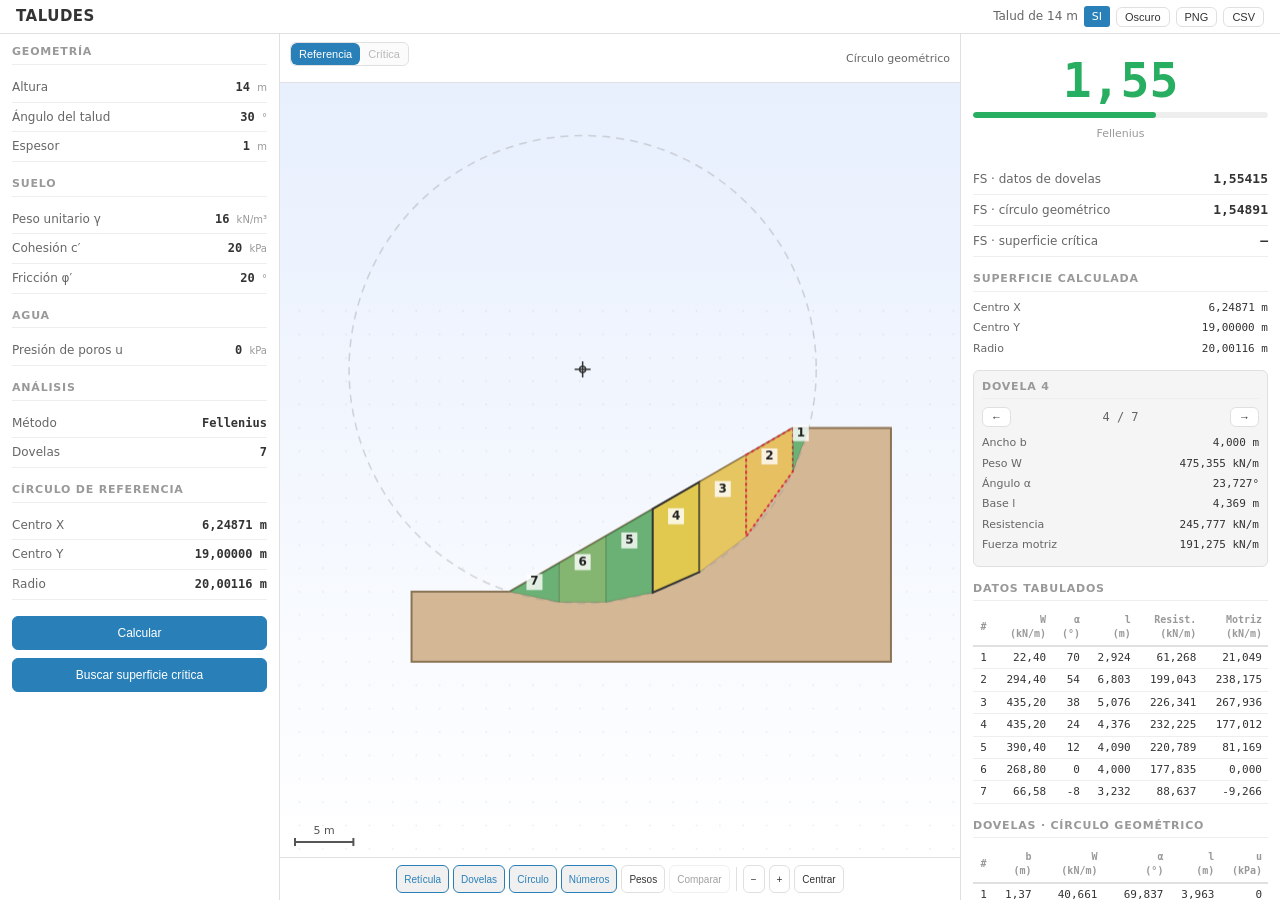
==== commit 8760f426: "Add interactive inspection and exports to fixed slope case" ====
--- a/casos/talud-14m/index.html
+++ b/casos/talud-14m/index.html
@@ -891,16 +891,33 @@
 .case-actions .btn:disabled{opacity:.6;cursor:wait}
 #progress{font-size:11px;color:var(--text-muted);font-family:var(--font-mono)}
 #error{font-size:12px;color:var(--red);padding:8px;border:1px solid var(--red);border-radius:var(--radius)}
-.case-figure-title{position:absolute;left:12px;top:10px;z-index:1;font-size:12px;font-weight:500;color:var(--text-secondary);background:rgba(255,255,255,.82);padding:4px 8px;border-radius:3px}
-#main-canvas{cursor:default}
+.canvas-wrapper{display:grid;grid-template-rows:auto minmax(180px,1fr) auto}
+.case-view-bar{display:flex;align-items:center;justify-content:space-between;flex-wrap:wrap;gap:6px;padding:8px 10px;background:var(--bg-panel);border-bottom:1px solid var(--border)}
+.case-figure-title{font-size:11px;font-weight:500;color:var(--text-secondary)}
+#canvas-container{min-height:0;overflow:hidden}
+#main-canvas{cursor:grab;touch-action:none;outline-offset:-3px}
+.case-view-tools{display:flex;justify-content:center;flex-wrap:wrap;gap:4px;padding:7px 8px;background:var(--bg-panel);border-top:1px solid var(--border)}
+.case-view-tools .btn{padding:4px 7px;font-size:10px;min-height:28px}
+.case-view-tools [aria-pressed="true"]{color:var(--accent);background:var(--bg-hover);border-color:var(--accent)}
+.case-tool-separator{width:1px;background:var(--border);margin:2px}
+.case-coordinates{position:absolute;right:8px;bottom:78px;background:var(--bg-panel);border-radius:3px;color:var(--text-secondary);font:10px var(--font-mono);padding:3px 5px;pointer-events:none}
+.case-coordinates:empty{display:none}
+.case-slice-navigation{display:flex;justify-content:space-between;align-items:center;margin:4px 0 8px;gap:8px}
+.case-slice-navigation output{font:12px var(--font-mono);color:var(--text-secondary)}
+.case-slice-detail{padding:8px;border:1px solid var(--border);border-radius:var(--radius);background:var(--bg)}
 .case-table-wrap{overflow-x:auto}
 .case-circle-output>div{display:flex;align-items:baseline;justify-content:space-between;gap:8px;font-size:11px;margin:5px 0}
 .case-circle-output dt{color:var(--text-secondary)}
 .case-circle-output dd{font-family:var(--font-mono)}
 .case-results output{color:var(--text);font-size:13px}
 .slices-table tr:hover{cursor:default}
+#geometric-slices tr{cursor:pointer}
+#geometric-slices tr.highlighted{box-shadow:inset 3px 0 var(--accent);background:var(--bg-hover)}
+#geometric-slices tr:focus-visible{outline:2px solid var(--accent);outline-offset:-2px}
+.btn:disabled{opacity:.45;cursor:default}
 [hidden]{display:none!important}
-@media(max-width:768px){.panel-left{padding:10px 12px}.case-figure-title{left:8px;top:6px}.case-actions{grid-template-columns:1fr 1fr}.case-actions #progress{grid-column:1/-1}}
+@media(max-width:1100px) and (min-width:769px){.app-main{grid-template-columns:230px minmax(250px,1fr) 285px}.case-view-bar{justify-content:center}.case-title{display:none}}
+@media(max-width:768px){.app-layout{height:auto;min-height:100vh}.app-main{display:flex;flex-direction:column;overflow:visible}.app-header{flex-wrap:wrap;gap:6px}.panel-left{padding:10px 12px;max-height:340px;order:1}.canvas-wrapper{order:2;height:520px;min-height:400px}.panel-right{order:3;max-height:none;overflow:visible}.case-view-bar{padding:6px 8px}.case-actions{grid-template-columns:1fr 1fr}.case-actions #progress{grid-column:1/-1}.case-title{display:none}}
 
 </style>
 </head>
@@ -908,7 +925,12 @@
 <div class="app-layout">
   <header class="app-header">
     <h1>TALUDES</h1>
-    <div class="header-actions"><span class="case-title">Talud de 14 m</span><span class="case-units">SI</span></div>
+    <div class="header-actions">
+      <span class="case-title">Talud de 14 m</span><span class="case-units">SI</span>
+      <button id="theme" class="btn btn-sm" type="button" aria-pressed="false">Oscuro</button>
+      <button id="export-png" class="btn btn-sm" type="button">PNG</button>
+      <button id="export-csv" class="btn btn-sm" type="button">CSV</button>
+    </div>
   </header>
   <main class="app-main">
     <aside class="panel panel-left" id="panel-params">
@@ -947,8 +969,27 @@
       <p id="error" role="alert" hidden></p>
     </aside>
     <section class="canvas-wrapper">
-      <h2 id="figure-heading" class="case-figure-title">Círculo geométrico</h2>
-      <div id="canvas-container"><canvas id="main-canvas"></canvas></div>
+      <div class="case-view-bar">
+        <div class="toggle-group" aria-label="Superficie visible">
+          <button id="show-reference" type="button" class="btn btn-sm active" aria-pressed="true">Referencia</button>
+          <button id="show-critical" type="button" class="btn btn-sm" aria-pressed="false" disabled>Crítica</button>
+        </div>
+        <h2 id="figure-heading" class="case-figure-title">Círculo geométrico</h2>
+      </div>
+      <div id="canvas-container"><canvas id="main-canvas" aria-label="Geometría del talud y dovelas" tabindex="0"></canvas></div>
+      <div class="case-view-tools" role="toolbar" aria-label="Vista del talud">
+        <button type="button" class="btn btn-sm" data-layer="grid" aria-pressed="true">Retícula</button>
+        <button type="button" class="btn btn-sm" data-layer="slices" aria-pressed="true">Dovelas</button>
+        <button type="button" class="btn btn-sm" data-layer="circle" aria-pressed="true">Círculo</button>
+        <button type="button" class="btn btn-sm" data-layer="labels" aria-pressed="true">Números</button>
+        <button type="button" class="btn btn-sm" data-layer="weights" aria-pressed="false">Pesos</button>
+        <button id="compare" type="button" class="btn btn-sm" aria-pressed="false" disabled>Comparar</button>
+        <span class="case-tool-separator"></span>
+        <button id="zoom-out" type="button" class="btn btn-sm" aria-label="Alejar">−</button>
+        <button id="zoom-in" type="button" class="btn btn-sm" aria-label="Acercar">+</button>
+        <button id="reset-view" type="button" class="btn btn-sm">Centrar</button>
+      </div>
+      <output id="coordinates" class="case-coordinates" aria-label="Coordenadas del cursor"></output>
     </section>
     <aside class="panel panel-right" id="panel-results">
       <section class="fs-display">
@@ -965,8 +1006,17 @@
         <h3>Superficie calculada</h3>
         <dl class="case-circle-output" id="circle-output"></dl>
       </section>
+      <section class="panel-section case-slice-detail" aria-label="Dovela seleccionada">
+        <h3 id="slice-title">Dovela</h3>
+        <div class="case-slice-navigation">
+          <button id="slice-prev" type="button" class="btn btn-sm" aria-label="Dovela anterior">←</button>
+          <output id="slice-position"></output>
+          <button id="slice-next" type="button" class="btn btn-sm" aria-label="Dovela siguiente">→</button>
+        </div>
+        <dl id="slice-detail" class="case-circle-output"></dl>
+      </section>
       <section class="panel-section">
-        <h3>Datos de las dovelas</h3>
+        <h3>Datos tabulados</h3>
         <div class="case-table-wrap"><table class="slices-table">
           <thead><tr><th>#</th><th>W<br>(kN/m)</th><th>α<br>(°)</th><th>l<br>(m)</th><th>Resist.<br>(kN/m)</th><th>Motriz<br>(kN/m)</th></tr></thead>
           <tbody id="tabulated-slices"></tbody>
@@ -2000,6 +2050,11 @@
   var _ghostCircles = [];
   var _animating = false;
   var _isDark = false;
+  var _viewOptions = { grid: true, slices: true, circle: true, labels: false, weights: false };
+  var _zoom = 1;
+  var _panX = 0;
+  var _panY = 0;
+  var _baseTransform = null;
 
   Renderer.init = function (canvasEl, containerEl) {
     _canvas = canvasEl;
@@ -2022,6 +2077,7 @@
     _canvas.style.height = rect.height + 'px';
     _ctx.setTransform(dpr, 0, 0, dpr, 0, 0);
     _transform = null;
+    _baseTransform = null;
     _needsRender = true;
   };
 
@@ -2048,6 +2104,67 @@
   };
 
   Renderer.requestRender = function () {
+    _needsRender = true;
+  };
+
+  Renderer.setViewOptions = function (options) {
+    if (!options || typeof options !== 'object' || Array.isArray(options)) {
+      throw new TypeError('Opciones de vista no válidas');
+    }
+    var next = Renderer.getViewOptions();
+    Object.keys(next).forEach(function (key) {
+      if (Object.prototype.hasOwnProperty.call(options, key)) {
+        if (typeof options[key] !== 'boolean') throw new TypeError('Capa no válida: ' + key);
+        next[key] = options[key];
+      }
+    });
+    _viewOptions = next;
+    if (!_viewOptions.slices) _hoveredSlice = -1;
+    _needsRender = true;
+    return Renderer.getViewOptions();
+  };
+
+  Renderer.getViewOptions = function () {
+    return {
+      grid: _viewOptions.grid, slices: _viewOptions.slices, circle: _viewOptions.circle,
+      labels: _viewOptions.labels, weights: _viewOptions.weights
+    };
+  };
+
+  Renderer.zoomAt = function (factor, px, py) {
+    if (!Number.isFinite(factor) || factor <= 0 || !Number.isFinite(px) || !Number.isFinite(py)) return _zoom;
+    var current = updateTransform();
+    if (!current) return _zoom;
+    var world = c2w(current, px, py);
+    var nextZoom = Math.max(0.6, Math.min(4, _zoom * factor));
+    var nextPanX = px - _baseTransform.ox - (world.x - _baseTransform.minX) * _baseTransform.scale * nextZoom;
+    var nextPanY = py - _baseTransform.oy - (_baseTransform.maxY - world.y) * _baseTransform.scale * nextZoom;
+    if (!Number.isFinite(nextPanX) || !Number.isFinite(nextPanY)) return _zoom;
+    _zoom = nextZoom;
+    _panX = nextPanX;
+    _panY = nextPanY;
+    updateTransform();
+    _needsRender = true;
+    return _zoom;
+  };
+
+  Renderer.panBy = function (dx, dy) {
+    if (!Number.isFinite(dx) || !Number.isFinite(dy)) return false;
+    var nextPanX = _panX + dx;
+    var nextPanY = _panY + dy;
+    if (!Number.isFinite(nextPanX) || !Number.isFinite(nextPanY)) return false;
+    _panX = nextPanX;
+    _panY = nextPanY;
+    updateTransform();
+    _needsRender = true;
+    return true;
+  };
+
+  Renderer.resetView = function () {
+    _zoom = 1;
+    _panX = 0;
+    _panY = 0;
+    updateTransform();
     _needsRender = true;
   };
 
@@ -2086,6 +2203,25 @@
     };
   }
 
+  function updateTransform() {
+    var result = _lastResult;
+    if (!_canvas || !result || !result.profile || !result.circle ||
+        ![result.circle.cx, result.circle.cy, result.circle.r].every(Number.isFinite)) {
+      _baseTransform = null;
+      _transform = null;
+      return null;
+    }
+    var bounds = T.Geometry.worldBounds(result.profile, result.circle.cx, result.circle.cy, result.circle.r);
+    _baseTransform = computeTransform(bounds);
+    _transform = {
+      scale: _baseTransform.scale * _zoom,
+      ox: _baseTransform.ox + _panX, oy: _baseTransform.oy + _panY,
+      minX: _baseTransform.minX, maxY: _baseTransform.maxY,
+      cw: _baseTransform.cw, ch: _baseTransform.ch
+    };
+    return _transform;
+  }
+
   Renderer.canvasToWorld = function (px, py) {
     if (!_transform) return { x: 0, y: 0 };
     return c2w(_transform, px, py);
@@ -2120,9 +2256,7 @@
     }
 
     // Compute bounds & transform
-    var bounds = T.Geometry.worldBounds(res.profile, res.circle.cx, res.circle.cy, res.circle.r);
-    _transform = computeTransform(bounds);
-    var tx = _transform;
+    var tx = updateTransform();
 
     // Clear
     _ctx.clearRect(0, 0, cw, ch);
@@ -2135,7 +2269,7 @@
     _ctx.fillRect(0, 0, cw, ch);
 
     // Grid dots
-    drawGrid(tx, cw, ch);
+    if (_viewOptions.grid) drawGrid(tx, cw, ch);
 
     // Water table (behind soil)
     if (res.waterTable > 0) drawWater(tx, res);
@@ -2144,16 +2278,20 @@
     drawSoil(tx, res);
 
     // Failure circle
-    drawFailureCircle(tx, res);
+    if (_viewOptions.circle) drawFailureCircle(tx, res);
 
     // Ghost circles (search animation)
-    if (_ghostCircles.length > 0) drawGhostCircles(tx, res);
+    if (_viewOptions.circle && _ghostCircles.length > 0) drawGhostCircles(tx, res);
 
     // Slices
-    if (res.slices) drawSlices(tx, res);
+    if (_viewOptions.slices && res.slices) {
+      drawSlices(tx, res);
+      if (_viewOptions.labels) drawSliceLabels(tx, res);
+      if (_viewOptions.weights) drawSliceWeights(tx, res);
+    }
 
     // Circle center mark
-    drawCenter(tx, res.circle.cx, res.circle.cy);
+    if (_viewOptions.circle) drawCenter(tx, res.circle.cx, res.circle.cy);
 
     // Scale bar
     drawScaleBar(tx, cw, ch);
@@ -2176,6 +2314,14 @@
     var endX = tx.minX + cw / tx.scale;
     var startY = Math.floor((tx.maxY - ch / tx.scale) / spacing) * spacing;
     var endY = tx.maxY;
+    if (_zoom !== 1 || _panX !== 0 || _panY !== 0) {
+      var visibleTopLeft = c2w(tx, 0, 0);
+      var visibleBottomRight = c2w(tx, cw, ch);
+      startX = Math.floor(visibleTopLeft.x / spacing) * spacing;
+      endX = visibleBottomRight.x;
+      startY = Math.floor(visibleBottomRight.y / spacing) * spacing;
+      endY = visibleTopLeft.y;
+    }
 
     for (var x = startX; x <= endX; x += spacing) {
       for (var y = startY; y <= endY; y += spacing) {
@@ -2428,6 +2574,69 @@
         }
       }
     }
+  }
+
+  function straightBase(result) {
+    return result.baseGeometry === 'chord' ||
+      (result.params && result.params.baseGeometry === 'chord');
+  }
+
+  function interpolateEdge(left, right, x) {
+    if (!left || !right || ![left.x, left.y, right.x, right.y].every(Number.isFinite) || right.x <= left.x) return null;
+    return left.y + (right.y - left.y) * (x - left.x) / (right.x - left.x);
+  }
+
+  function slicePosition(result, slice) {
+    var x = (slice.xLeft + slice.xRight) / 2;
+    var upper = T.Geometry.surfaceY(result.profile, x);
+    var lower = slice.yBottom;
+    if (straightBase(result)) {
+      var top = interpolateEdge(slice.topLeft, slice.topRight, x);
+      var base = interpolateEdge(slice.botLeft, slice.botRight, x);
+      if (top !== null) upper = top;
+      if (base !== null) lower = base;
+    }
+    return { x: x, upper: upper, lower: lower };
+  }
+
+  function drawSliceLabels(tx, res) {
+    _ctx.save();
+    _ctx.font = '600 12px system-ui, sans-serif';
+    _ctx.textAlign = 'center';
+    _ctx.textBaseline = 'middle';
+    for (var i = 0; i < res.slices.length; i++) {
+      var position = slicePosition(res, res.slices[i]);
+      var p = w2c(tx, position.x, position.upper - (position.upper - position.lower) * 0.24);
+      _ctx.fillStyle = _isDark ? 'rgba(0,0,0,0.6)' : 'rgba(255,255,255,0.8)';
+      _ctx.fillRect(p.x - 8, p.y - 8, 16, 16);
+      _ctx.fillStyle = _isDark ? '#eee' : '#222';
+      _ctx.fillText(String(res.slices.length - i), p.x, p.y);
+    }
+    _ctx.restore();
+  }
+
+  function drawSliceWeights(tx, res) {
+    _ctx.save();
+    _ctx.strokeStyle = _isDark ? '#eee' : '#222';
+    _ctx.fillStyle = _isDark ? '#eee' : '#222';
+    _ctx.lineWidth = 1.4;
+    _ctx.font = '11px system-ui, sans-serif';
+    _ctx.textAlign = 'left';
+    _ctx.textBaseline = 'middle';
+    for (var i = 0; i < res.slices.length; i++) {
+      var position = slicePosition(res, res.slices[i]);
+      var p = w2c(tx, position.x, (position.upper + position.lower) / 2);
+      var endY = p.y + 28;
+      _ctx.beginPath();
+      _ctx.moveTo(p.x, p.y);
+      _ctx.lineTo(p.x, endY);
+      _ctx.moveTo(p.x - 4, endY - 7);
+      _ctx.lineTo(p.x, endY);
+      _ctx.lineTo(p.x + 4, endY - 7);
+      _ctx.stroke();
+      _ctx.fillText('W' + (res.slices.length - i), p.x + 7, p.y + 12);
+    }
+    _ctx.restore();
   }
 
   function drawWaterPattern(tx, s, tl, tr, br, bl) {
@@ -2522,15 +2731,24 @@
 
   // --- Hit Testing ---
   Renderer.hitTestSlice = function (wx, wy) {
-    if (!_lastResult || !_lastResult.slices) return -1;
+    if (!_viewOptions.slices || !_lastResult || !_lastResult.slices) return -1;
     var slices = _lastResult.slices;
     for (var i = 0; i < slices.length; i++) {
       var s = slices[i];
       if (wx >= s.xLeft && wx <= s.xRight) {
         var yTop = T.Geometry.surfaceY(_lastResult.profile, wx);
-        var dx = wx - _lastResult.circle.cx;
-        var disc = _lastResult.circle.r * _lastResult.circle.r - dx * dx;
-        var yBot = disc >= 0 ? _lastResult.circle.cy - Math.sqrt(disc) : -999;
+        var yBot;
+        if (straightBase(_lastResult)) {
+          yBot = interpolateEdge(s.botLeft, s.botRight, wx);
+          var polygonTop = interpolateEdge(s.topLeft, s.topRight, wx);
+          if (yBot === null) continue;
+          if (polygonTop !== null) yTop = polygonTop;
+        } else {
+          var dx = wx - _lastResult.circle.cx;
+          var disc = _lastResult.circle.r * _lastResult.circle.r - dx * dx;
+          if (disc < 0) continue;
+          yBot = _lastResult.circle.cy - Math.sqrt(disc);
+        }
         if (wy >= yBot && wy <= yTop) return i;
       }
     }
@@ -2754,6 +2972,9 @@
   var $=function(id){return document.getElementById(id);};
   var fmt=function(n,d){return Number(n).toLocaleString('es-CL',{minimumFractionDigits:d,maximumFractionDigits:d});};
   var calculate=$('calculate'),search=$('search'),tabulatedResult=null;
+  var referenceResult=null,criticalResult=null,activeResult=null,isCritical=false;
+  var selectedSlice=3,hoveredSlice=-1,comparing=false,dark=false;
+  var canvas=$('main-canvas'),drag=null;
   var cell=function(text){var td=document.createElement('td');td.textContent=text;return td;};
   function row(values){var tr=document.createElement('tr');values.forEach(function(v){tr.appendChild(cell(v));});return tr;}
   function tableData(result){
@@ -2764,9 +2985,48 @@
         computed?fmt(computed.resistance,3):'—',computed?fmt(computed.shearForce,3):'—']));
     });
   }
+  function valuesList(target,values){
+    target.replaceChildren();
+    values.forEach(function(p){
+      var wrap=document.createElement('div'),dt=document.createElement('dt'),dd=document.createElement('dd');
+      dt.textContent=p[0];dd.textContent=p[1];wrap.append(dt,dd);target.appendChild(wrap);
+    });
+  }
+  function detail(index){
+    if(!activeResult||index<0)return;
+    var s=activeResult.slices[index],number=activeResult.slices.length-index;
+    $('slice-title').textContent='Dovela '+number;
+    $('slice-position').textContent=number+' / '+activeResult.slices.length;
+    valuesList($('slice-detail'),[
+      ['Ancho b',fmt(s.width,3)+' m'],['Peso W',fmt(s.weight,3)+' kN/m'],
+      ['Ángulo α',fmt(s.alpha,3)+'°'],['Base l',fmt(s.baseLength,3)+' m'],
+      ['Resistencia',fmt(s.resistance,3)+' kN/m'],['Fuerza motriz',fmt(s.shearForce,3)+' kN/m']
+    ]);
+    Array.from($('geometric-slices').children).forEach(function(tr){
+      var matching=Number(tr.dataset.slice)===index;
+      tr.classList.toggle('highlighted',matching);tr.setAttribute('aria-selected',String(matching));
+    });
+    view.setHoveredSlice(index);
+  }
+  function selectSlice(index){
+    selectedSlice=index;hoveredSlice=-1;detail(index);
+  }
+  function hoverSlice(index){
+    if(hoveredSlice===index)return;
+    hoveredSlice=index;detail(index>=0?index:selectedSlice);
+  }
+  function compareCircles(){
+    var other=isCritical?referenceResult:criticalResult;
+    view.setGhostCircles(comparing&&other?[Object.assign({},other.circle,{opacity:.55,showFS:true,fs:other.fs})]:[]);
+  }
   function showGeometry(result,critical){
     if(!result||!result.valid||result.numSlicesValid!==params.numSlices)throw new Error('No se obtuvo una superficie válida con siete dovelas');
-    view.setResult(result);
+    activeResult=result;isCritical=critical;view.setResult(result);
+    selectedSlice=Math.max(0,Math.min(selectedSlice,result.slices.length-1));hoveredSlice=-1;
+    $('show-reference').classList.toggle('active',!critical);
+    $('show-reference').setAttribute('aria-pressed',String(!critical));
+    $('show-critical').classList.toggle('active',critical);
+    $('show-critical').setAttribute('aria-pressed',String(critical));
     var color=result.fs>=T.FS_STABLE?'var(--green)':result.fs>=T.FS_CAUTION?'var(--yellow)':'var(--red)';
     $('fs-value').textContent=fmt(result.fs,2);
     $('fs-value').style.color=color;
@@ -2775,19 +3035,24 @@
     var title=critical?'Superficie crítica':'Círculo geométrico';
     $('figure-heading').textContent=title;
     $('geometric-heading').textContent='Dovelas · '+title.toLowerCase();
-    var output=$('circle-output'); output.replaceChildren(); $('circle-result-section').hidden=false;
-    [['Centro X',result.circle.cx],['Centro Y',result.circle.cy],['Radio',result.circle.r]].forEach(function(p){
-      var wrap=document.createElement('div'),dt=document.createElement('dt'),dd=document.createElement('dd');
-      dt.textContent=p[0];dd.textContent=fmt(p[1],5)+' m';wrap.append(dt,dd);output.appendChild(wrap);
-    });
+    $('circle-result-section').hidden=false;
+    valuesList($('circle-output'),[['Centro X',fmt(result.circle.cx,5)+' m'],
+      ['Centro Y',fmt(result.circle.cy,5)+' m'],['Radio',fmt(result.circle.r,5)+' m']]);
     var body=$('geometric-slices');body.replaceChildren();
     result.slices.slice().reverse().forEach(function(s,i){
-      body.appendChild(row([String(i+1),fmt(s.width,2),fmt(s.weight,3),fmt(s.alpha,3),fmt(s.baseLength,3),fmt(s.porePressure,0)]));
+      var index=result.slices.length-1-i;
+      var tr=row([String(i+1),fmt(s.width,2),fmt(s.weight,3),fmt(s.alpha,3),fmt(s.baseLength,3),fmt(s.porePressure,0)]);
+      tr.dataset.slice=String(index);tr.tabIndex=0;tr.setAttribute('aria-label','Dovela '+(i+1));
+      tr.addEventListener('mouseenter',function(){hoverSlice(index);});
+      tr.addEventListener('mouseleave',function(){hoverSlice(-1);});
+      tr.addEventListener('click',function(){selectSlice(index);});
+      tr.addEventListener('keydown',function(e){if(e.key==='Enter'||e.key===' '){e.preventDefault();selectSlice(index);}});
+      body.appendChild(tr);
     });
-    $('geometric-section').hidden=false;
+    $('geometric-section').hidden=false;detail(selectedSlice);compareCircles();
   }
   function runReference(){
-    var result=model.runReference();tabulatedResult=result.tabulated;
+    var result=model.runReference();tabulatedResult=result.tabulated;referenceResult=result.geometry;
     $('fs-tabulated').textContent=fmt(result.tabulated.fs,5);
     $('fs-geometry').textContent=fmt(result.geometry.fs,5);
     tableData(result.tabulated);showGeometry(result.geometry,false);
@@ -2807,17 +3072,103 @@
       var found=model.searchCritical(function(p){
         if(p&&Number.isFinite(p.tried))$('progress').textContent=fmt(p.tried,0)+' superficies';
       });
-      showGeometry(found.result,true);
+      criticalResult=found.result;
+      $('show-critical').disabled=false;$('compare').disabled=false;
+      showGeometry(criticalResult,true);
       $('fs-critical').textContent=fmt(found.result.fs,5);
       $('progress').textContent=fmt(found.tried,0)+' superficies';
     }catch(e){error(e);$('progress').textContent='';}
     finally{calculate.disabled=false;search.disabled=false;}
+  });
+  $('show-reference').addEventListener('click',function(){if(referenceResult)showGeometry(referenceResult,false);});
+  $('show-critical').addEventListener('click',function(){if(criticalResult)showGeometry(criticalResult,true);});
+  $('compare').addEventListener('click',function(){
+    comparing=!comparing;this.setAttribute('aria-pressed',String(comparing));compareCircles();
+  });
+  Array.from(document.querySelectorAll('[data-layer]')).forEach(function(button){
+    button.addEventListener('click',function(){
+      var enabled=this.getAttribute('aria-pressed')!=='true',options={};
+      options[this.dataset.layer]=enabled;this.setAttribute('aria-pressed',String(enabled));
+      view.setViewOptions(options);
+      if(this.dataset.layer==='slices'&&!enabled)hoverSlice(-1);
+    });
+  });
+  $('slice-prev').addEventListener('click',function(){selectSlice((selectedSlice+1)%activeResult.slices.length);});
+  $('slice-next').addEventListener('click',function(){selectSlice((selectedSlice+activeResult.slices.length-1)%activeResult.slices.length);});
+  $('zoom-in').addEventListener('click',function(){view.zoomAt(1.25,canvas.clientWidth/2,canvas.clientHeight/2);});
+  $('zoom-out').addEventListener('click',function(){view.zoomAt(.8,canvas.clientWidth/2,canvas.clientHeight/2);});
+  $('reset-view').addEventListener('click',function(){view.resetView();$('coordinates').textContent='';});
+  $('theme').addEventListener('click',function(){
+    dark=!dark;document.documentElement.dataset.theme=dark?'dark':'light';view.setDark(dark);
+    this.textContent=dark?'Claro':'Oscuro';this.setAttribute('aria-pressed',String(dark));
+  });
+  function pointer(e){var rect=canvas.getBoundingClientRect();return{x:e.clientX-rect.left,y:e.clientY-rect.top};}
+  canvas.addEventListener('pointerdown',function(e){
+    if(e.button!==0)return;
+    drag={x:e.clientX,y:e.clientY,moved:false};canvas.setPointerCapture(e.pointerId);
+  });
+  canvas.addEventListener('pointermove',function(e){
+    var point=pointer(e),world=view.canvasToWorld(point.x,point.y);
+    $('coordinates').textContent='X '+fmt(world.x,2)+' m · Y '+fmt(world.y,2)+' m';
+    if(drag){
+      var dx=e.clientX-drag.x,dy=e.clientY-drag.y;
+      if(Math.abs(dx)+Math.abs(dy)>2)drag.moved=true;
+      if(drag.moved){view.panBy(dx,dy);drag.x=e.clientX;drag.y=e.clientY;canvas.style.cursor='grabbing';}
+      return;
+    }
+    var index=view.hitTestSlice(world.x,world.y);hoverSlice(index);canvas.style.cursor=index>=0?'pointer':'grab';
+  });
+  canvas.addEventListener('pointerup',function(e){
+    if(!drag)return;
+    var moved=drag.moved;drag=null;
+    if(canvas.hasPointerCapture(e.pointerId))canvas.releasePointerCapture(e.pointerId);
+    canvas.style.cursor='grab';
+    if(!moved){var p=pointer(e),world=view.canvasToWorld(p.x,p.y),index=view.hitTestSlice(world.x,world.y);if(index>=0)selectSlice(index);}
+  });
+  canvas.addEventListener('pointercancel',function(){drag=null;hoverSlice(-1);canvas.style.cursor='grab';});
+  canvas.addEventListener('pointerleave',function(){if(!drag){hoverSlice(-1);$('coordinates').textContent='';}});
+  canvas.addEventListener('wheel',function(e){
+    e.preventDefault();var p=pointer(e);view.zoomAt(e.deltaY<0?1.12:1/1.12,p.x,p.y);
+  },{passive:false});
+  canvas.addEventListener('keydown',function(e){
+    var pan={ArrowLeft:[20,0],ArrowRight:[-20,0],ArrowUp:[0,20],ArrowDown:[0,-20]}[e.key];
+    if(pan){e.preventDefault();view.panBy(pan[0],pan[1]);}
+    else if(e.key==='+'||e.key==='='){$('zoom-in').click();e.preventDefault();}
+    else if(e.key==='-'){$('zoom-out').click();e.preventDefault();}
+    else if(e.key==='Home'){view.resetView();e.preventDefault();}
+  });
+  function download(blob,name){
+    var url=URL.createObjectURL(blob),link=document.createElement('a');
+    link.href=url;link.download=name;document.body.appendChild(link);link.click();link.remove();
+    setTimeout(function(){URL.revokeObjectURL(url);},1000);
+  }
+  $('export-csv').addEventListener('click',function(){
+    if(!activeResult)return;
+    var lines=[['superficie','FS','centro_x_m','centro_y_m','radio_m'],
+      [isCritical?'critica':'referencia',activeResult.fs,activeResult.circle.cx,activeResult.circle.cy,activeResult.circle.r],
+      [],['dovela','b_m','W_kN_m','alpha_grados','base_m','u_kPa','resistencia_kN_m','motriz_kN_m']];
+    activeResult.slices.slice().reverse().forEach(function(s,i){lines.push([i+1,s.width,s.weight,s.alpha,s.baseLength,s.porePressure,s.resistance,s.shearForce]);});
+    download(new Blob(['\uFEFF'+lines.map(function(line){return line.join(';');}).join('\r\n')],{type:'text/csv;charset=utf-8'}),
+      'talud-14m-'+(isCritical?'critica':'referencia')+'.csv');
+  });
+  $('export-png').addEventListener('click',function(){
+    if(!activeResult)return;
+    requestAnimationFrame(function(){
+      var image=document.createElement('canvas'),ratio=window.devicePixelRatio||1;
+      image.width=canvas.width;image.height=canvas.height+76*ratio;
+      var ctx=image.getContext('2d');ctx.fillStyle=dark?'#1e1e1e':'#ffffff';ctx.fillRect(0,0,image.width,image.height);
+      ctx.drawImage(canvas,0,76*ratio);ctx.scale(ratio,ratio);ctx.fillStyle=dark?'#eeeeee':'#333333';
+      ctx.font='600 15px system-ui';ctx.fillText('Talud de 14 m · '+(isCritical?'Superficie crítica':'Círculo de referencia')+' · FS '+fmt(activeResult.fs,5),16,25);
+      ctx.font='12px system-ui';ctx.fillText('Fellenius · 7 dovelas · H 14 m · β 30° · γ 16 kN/m³ · c′ 20 kPa · φ′ 20° · u 0 kPa',16,48);
+      image.toBlob(function(blob){if(blob)download(blob,'talud-14m-'+(isCritical?'critica':'referencia')+'.png');},'image/png');
+    });
   });
   $('reference-x').textContent=fmt(circle.cx,5)+' m';
   $('reference-y').textContent=fmt(circle.cy,5)+' m';
   $('reference-radius').textContent=fmt(circle.r,5)+' m';
   view.init($('main-canvas'),$('canvas-container'));
   view.setDark(false);
+  view.setViewOptions({labels:true});
   tableData(null);
   runReference();
 }());
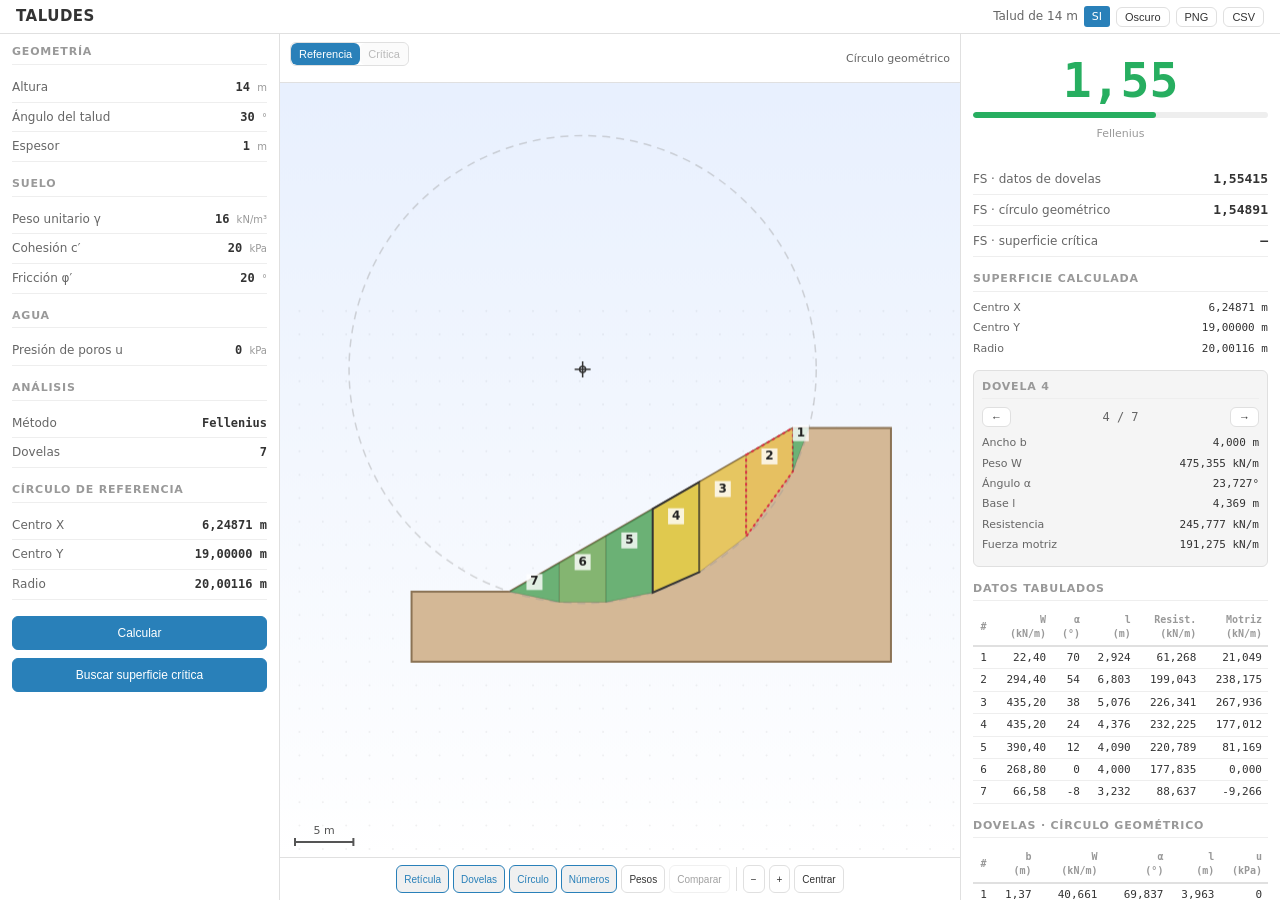
==== commit 7bfd7e0a: "Fit comparison view and keep circle labels visible" ====
--- a/casos/talud-14m/index.html
+++ b/casos/talud-14m/index.html
@@ -2050,7 +2050,7 @@
   var _ghostCircles = [];
   var _animating = false;
   var _isDark = false;
-  var _viewOptions = { grid: true, slices: true, circle: true, labels: false, weights: false };
+  var _viewOptions = { grid: true, slices: true, circle: true, labels: false, weights: false, fitComparison: false };
   var _zoom = 1;
   var _panX = 0;
   var _panY = 0;
@@ -2127,7 +2127,8 @@
   Renderer.getViewOptions = function () {
     return {
       grid: _viewOptions.grid, slices: _viewOptions.slices, circle: _viewOptions.circle,
-      labels: _viewOptions.labels, weights: _viewOptions.weights
+      labels: _viewOptions.labels, weights: _viewOptions.weights,
+      fitComparison: _viewOptions.fitComparison
     };
   };
 
@@ -2212,6 +2213,17 @@
       return null;
     }
     var bounds = T.Geometry.worldBounds(result.profile, result.circle.cx, result.circle.cy, result.circle.r);
+    if (_viewOptions.fitComparison && _viewOptions.circle) {
+      for (var i = 0; i < _ghostCircles.length; i++) {
+        var ghost = _ghostCircles[i];
+        if (!validCircle(ghost)) continue;
+        var ghostBounds = T.Geometry.worldBounds(result.profile, ghost.cx, ghost.cy, ghost.r);
+        bounds.minX = Math.min(bounds.minX, ghostBounds.minX);
+        bounds.maxX = Math.max(bounds.maxX, ghostBounds.maxX);
+        bounds.minY = Math.min(bounds.minY, ghostBounds.minY);
+        bounds.maxY = Math.max(bounds.maxY, ghostBounds.maxY);
+      }
+    }
     _baseTransform = computeTransform(bounds);
     _transform = {
       scale: _baseTransform.scale * _zoom,
@@ -2220,6 +2232,10 @@
       cw: _baseTransform.cw, ch: _baseTransform.ch
     };
     return _transform;
+  }
+
+  function validCircle(circle) {
+    return circle && [circle.cx, circle.cy, circle.r].every(Number.isFinite) && circle.r > 0;
   }
 
   Renderer.canvasToWorld = function (px, py) {
@@ -2489,6 +2505,7 @@
     _ctx.save();
     for (var i = 0; i < _ghostCircles.length; i++) {
       var gc = _ghostCircles[i];
+      if (!validCircle(gc)) continue;
       var p = w2c(tx, gc.cx, gc.cy);
       var rr = gc.r * tx.scale;
       var alpha = gc.opacity || 0.15;
@@ -2501,10 +2518,16 @@
       _ctx.stroke();
 
       // FS label
-      if (gc.showFS) {
+      if (gc.showFS && Number.isFinite(gc.fs)) {
         _ctx.fillStyle = 'rgba(' + color + ',' + (alpha + 0.2) + ')';
         _ctx.font = '10px monospace';
-        _ctx.fillText(gc.fs.toFixed(2), p.x - 12, p.y - rr - 4);
+        var labelX = p.x - 12;
+        var labelY = p.y - rr - 4;
+        if (_viewOptions.fitComparison) {
+          labelX = Math.max(6, Math.min(tx.cw - 36, labelX));
+          labelY = Math.max(14, Math.min(tx.ch - 6, labelY));
+        }
+        _ctx.fillText(gc.fs.toFixed(2), labelX, labelY);
       }
     }
     _ctx.setLineDash([]);
@@ -3168,7 +3191,7 @@
   $('reference-radius').textContent=fmt(circle.r,5)+' m';
   view.init($('main-canvas'),$('canvas-container'));
   view.setDark(false);
-  view.setViewOptions({labels:true});
+  view.setViewOptions({labels:true,fitComparison:true});
   tableData(null);
   runReference();
 }());
